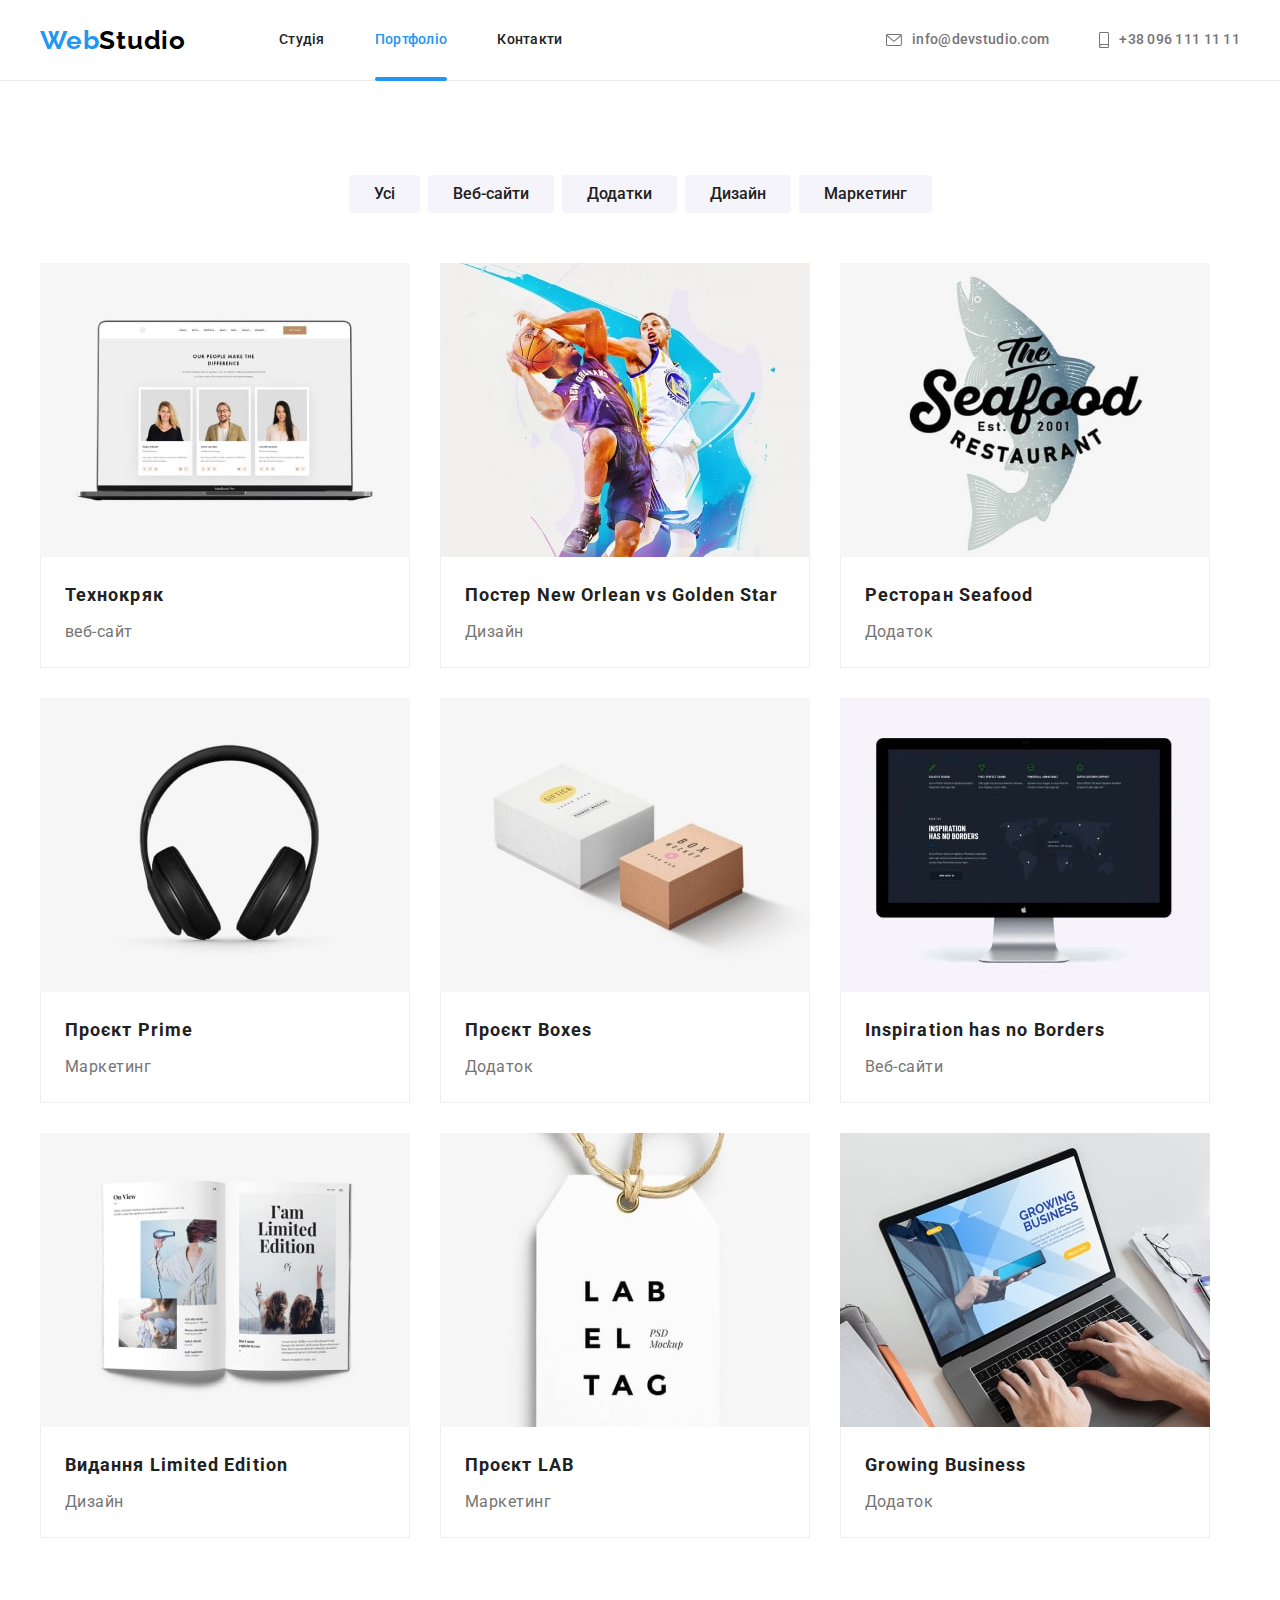
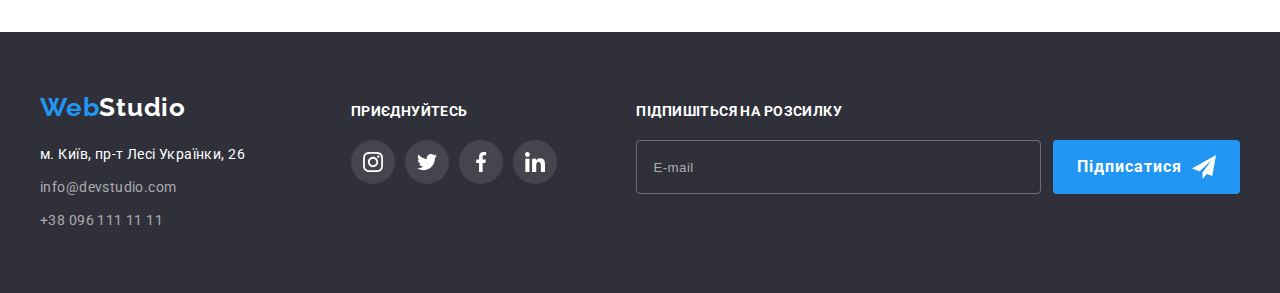
==== portfolio.html @ 38f6484c "Cloned files from hw-06" ====
<!DOCTYPE html>
<html lang="uk">
  <head>
    <meta charset="UTF-8" />
    <meta http-equiv="X-UA-Compatible" content="IE=edge" />
    <meta name="viewport" content="width=device-width, initial-scale=1.0" />
    <title>WebStudio</title>
    <link
      rel="stylesheet"
      href="https://cdnjs.cloudflare.com/ajax/libs/modern-normalize/1.1.0/modern-normalize.min.css"
      integrity="sha512-wpPYUAdjBVSE4KJnH1VR1HeZfpl1ub8YT/NKx4PuQ5NmX2tKuGu6U/JRp5y+Y8XG2tV+wKQpNHVUX03MfMFn9Q=="
      crossorigin="anonymous"
      referrerpolicy="no-referrer"
    />
    <link rel="stylesheet" href="./css/styles.css" />
    <link rel="preconnect" href="https://fonts.googleapis.com" />
    <link rel="preconnect" href="https://fonts.gstatic.com" crossorigin />
    <link
      href="https://fonts.googleapis.com/css2?family=Raleway:wght@700&family=Roboto:wght@400;500;700;900&display=swap"
      rel="stylesheet"
    />
  </head>
  <body>
    <header class="header">
      <div class="container">
        <nav class="header-navigation">
          <a href="./index.html" class="header-logo"
            ><span class="logo-web">Web</span>Studio</a
          >
          <ul class="nav-list">
            <li><a href="./index.html" class="nav-link">Студія</a></li>
            <li>
              <a href="./portfolio.html" class="nav-link active">Портфоліо</a>
            </li>
            <li><a href="#" class="nav-link">Контакти</a></li>
          </ul>
        </nav>
        <ul class="contacts-list">
          <li class="contact-item">
            <a class="contact-header-link" href="mailto:info@devstudio.com"
              ><svg class="contacts-icon" width="16" height="12">
                <use href="./images/symbol-defs.svg#icon-envelope"></use></svg
              >info@devstudio.com</a
            >
          </li>
          <li class="contact-item">
            <a class="contact-header-link" href="tel:+380961111111"
              ><svg class="contacts-icon" width="10" height="16">
                <use href="./images/symbol-defs.svg#icon-smartphone"></use></svg
              >+38 096 111 11 11</a
            >
          </li>
        </ul>
      </div>
    </header>
    <main class="main">
      <section class="portfolio">
        <div class="container">
          <ul class="filter-buttons">
            <li><button type="button" class="button-secondary">Усі</button></li>
            <li>
              <button type="button" class="button-secondary">Веб-сайти</button>
            </li>
            <li>
              <button type="button" class="button-secondary">Додатки</button>
            </li>
            <li>
              <button type="button" class="button-secondary">Дизайн</button>
            </li>
            <li>
              <button type="button" class="button-secondary">Маркетинг</button>
            </li>
          </ul>
          <ul class="portfolio-list">
            <li class="portfolio-item">
              <a
                class="portfolio-link"
                href="#"
                target="_blank"
                rel="noopener noreferrer nofolow"
              >
                <div class="portfolio-animation-box">
                  <img
                    src="./images/technocrack.jpg"
                    alt="Веб-сайт"
                    width="370"
                  />
                  <p class="overlay">
                    Ресурс пропонує комплексні пропозиції з різним рівнем
                    функціоналу та сервісів. Все це дозволить відвідувачу
                    отримати вичерпні відомості про компанію чи приватну особу.
                  </p>
                </div>
                <div class="portfolio-item-border">
                  <h2 class="portfolio-title">Технокряк</h2>
                  <p class="portfolio-description">веб-сайт</p>
                </div>
              </a>
            </li>
            <li class="portfolio-item">
              <a
                class="portfolio-link"
                href="#"
                target="_blank"
                rel="noopener noreferrer nofolow"
              >
                <div class="portfolio-animation-box">
                  <img src="./images/poster.jpg" alt="постер" width="370" />
                  <p class="overlay">
                    Ресурс пропонує комплексні пропозиції з різним рівнем
                    функціоналу та сервісів. Все це дозволить відвідувачу
                    отримати вичерпні відомості про компанію чи приватну особу.
                  </p>
                </div>
                <div class="portfolio-item-border">
                  <h2 class="portfolio-title">
                    Постер New Orlean vs Golden Star
                  </h2>
                  <p class="portfolio-description">Дизайн</p>
                </div>
              </a>
            </li>
            <li class="portfolio-item">
              <a
                class="portfolio-link"
                href="#"
                target="_blank"
                rel="noopener noreferrer nofolow"
              >
                <div class="portfolio-animation-box">
                  <img
                    src="./images/restaurant.jpg"
                    alt="лого ресторану"
                    width="370"
                  />
                  <p class="overlay">
                    Ресурс пропонує комплексні пропозиції з різним рівнем
                    функціоналу та сервісів. Все це дозволить відвідувачу
                    отримати вичерпні відомості про компанію чи приватну особу.
                  </p>
                </div>
                <div class="portfolio-item-border">
                  <h2 class="portfolio-title">Ресторан Seafood</h2>
                  <p class="portfolio-description">Додаток</p>
                </div>
              </a>
            </li>
            <li class="portfolio-item">
              <a
                class="portfolio-link"
                href="#"
                target="_blank"
                rel="noopener noreferrer nofolow"
              >
                <div class="portfolio-animation-box">
                  <img
                    src="./images/headphones.jpg"
                    alt="навушники"
                    width="370"
                  />
                  <p class="overlay">
                    Ресурс пропонує комплексні пропозиції з різним рівнем
                    функціоналу та сервісів. Все це дозволить відвідувачу
                    отримати вичерпні відомості про компанію чи приватну особу.
                  </p>
                </div>
                <div class="portfolio-item-border">
                  <h2 class="portfolio-title">Проєкт Prime</h2>
                  <p class="portfolio-description">Маркетинг</p>
                </div>
              </a>
            </li>
            <li class="portfolio-item">
              <a
                class="portfolio-link"
                href="#"
                target="_blank"
                rel="noopener noreferrer nofolow"
              >
                <div class="portfolio-animation-box">
                  <img src="./images/boxes.jpg" alt="коробочка" width="370" />
                  <p class="overlay">
                    Ресурс пропонує комплексні пропозиції з різним рівнем
                    функціоналу та сервісів. Все це дозволить відвідувачу
                    отримати вичерпні відомості про компанію чи приватну особу.
                  </p>
                </div>
                <div class="portfolio-item-border">
                  <h2 class="portfolio-title">Проєкт Boxes</h2>
                  <p class="portfolio-description">Додаток</p>
                </div>
              </a>
            </li>
            <li class="portfolio-item">
              <a
                class="portfolio-link"
                href="#"
                target="_blank"
                rel="noopener noreferrer nofolow"
              >
                <div class="portfolio-animation-box">
                  <img src="./images/web-site.jpg" alt="веб-сайт" width="370" />
                  <p class="overlay">
                    Ресурс пропонує комплексні пропозиції з різним рівнем
                    функціоналу та сервісів. Все це дозволить відвідувачу
                    отримати вичерпні відомості про компанію чи приватну особу.
                  </p>
                </div>
                <div class="portfolio-item-border">
                  <h2 class="portfolio-title">Inspiration has no Borders</h2>
                  <p class="portfolio-description">Веб-сайти</p>
                </div>
              </a>
            </li>
            <li class="portfolio-item">
              <a
                class="portfolio-link"
                href="#"
                target="_blank"
                rel="noopener noreferrer nofolow"
              >
                <div class="portfolio-animation-box">
                  <img src="./images/publication.jpg" alt="книга" width="370" />
                  <p class="overlay">
                    Ресурс пропонує комплексні пропозиції з різним рівнем
                    функціоналу та сервісів. Все це дозволить відвідувачу
                    отримати вичерпні відомості про компанію чи приватну особу.
                  </p>
                </div>
                <div class="portfolio-item-border">
                  <h2 class="portfolio-title">Видання Limited Edition</h2>
                  <p class="portfolio-description">Дизайн</p>
                </div>
              </a>
            </li>
            <li class="portfolio-item">
              <a
                class="portfolio-link"
                href="#"
                target="_blank"
                rel="noopener noreferrer nofolow"
              >
                <div class="portfolio-animation-box">
                  <img src="./images/lab.jpg" alt="лого проекту" width="370" />
                  <p class="overlay">
                    Ресурс пропонує комплексні пропозиції з різним рівнем
                    функціоналу та сервісів. Все це дозволить відвідувачу
                    отримати вичерпні відомості про компанію чи приватну особу.
                  </p>
                </div>
                <div class="portfolio-item-border">
                  <h2 class="portfolio-title">Проєкт LAB</h2>
                  <p class="portfolio-description">Маркетинг</p>
                </div>
              </a>
            </li>
            <li class="portfolio-item">
              <a
                class="portfolio-link"
                href="#"
                target="_blank"
                rel="noopener noreferrer nofolow"
              >
                <div class="portfolio-animation-box">
                  <img src="./images/app.jpg" alt="додаток" width="370" />
                  <p class="overlay">
                    Ресурс пропонує комплексні пропозиції з різним рівнем
                    функціоналу та сервісів. Все це дозволить відвідувачу
                    отримати вичерпні відомості про компанію чи приватну особу.
                  </p>
                </div>
                <div class="portfolio-item-border">
                  <h2 class="portfolio-title">Growing Business</h2>
                  <p class="portfolio-description">Додаток</p>
                </div>
              </a>
            </li>
          </ul>
        </div>
      </section>
    </main>
    <footer class="footer">
      <div class="container">
        <div class="footer-adress-section">
          <a href="#" class="footer-logo"
            ><span class="logo-web">Web</span>Studio</a
          >
          <address class="address">
            <ul class="address-list">
              <li class="address-item">
                <a
                  href="https://goo.gl/maps/hwoyvG3h6WkW7fARA"
                  target="_blank"
                  rel="noopener noreferrer nofolow"
                  class="map-link"
                >
                  м. Київ, пр-т Лесі Українки, 26
                </a>
              </li>
              <li class="address-item">
                <a href="mailto:info@devstudio.com" class="address-link"
                  >info@devstudio.com</a
                >
              </li>
              <li class="address-item">
                <a href="tel:+380961111111" class="address-link"
                  >+38 096 111 11 11</a
                >
              </li>
            </ul>
          </address>
        </div>
        <div class="footer-soc-section">
          <p class="footer-soc-description">приєднуйтесь</p>
          <ul class="footer-soc-list">
            <li class="footer-soc-list-item">
              <a
                class="footer-soc-link"
                href="https://www.instagram.com/"
                target="_blank"
                rel="noopener noreferrer nofolow"
                ><svg class="footer-soc-icon" width="20" height="20">
                  <use
                    href="./images/symbol-defs.svg#icon-instagram"
                  ></use></svg
              ></a>
            </li>
            <li class="footer-soc-list-item">
              <a
                class="footer-soc-link"
                href="https://twitter.com/?lang=uk"
                target="_blank"
                rel="noopener noreferrer nofolow"
                ><svg class="footer-soc-icon" width="20" height="20">
                  <use href="./images/symbol-defs.svg#icon-twitter"></use></svg
              ></a>
            </li>
            <li class="footer-soc-list-item">
              <a
                class="footer-soc-link"
                href="https://www.facebook.com/"
                target="_blank"
                rel="noopener noreferrer nofolow"
                ><svg class="footer-soc-icon" width="20" height="20">
                  <use href="./images/symbol-defs.svg#icon-facebook"></use></svg
              ></a>
            </li>
            <li class="footer-soc-list-item">
              <a
                class="footer-soc-link"
                href="https://www.linkedin.com/"
                target="_blank"
                rel="noopener noreferrer nofolow"
                ><svg class="footer-soc-icon" width="20" height="20">
                  <use href="./images/symbol-defs.svg#icon-linkedin"></use></svg
              ></a>
            </li>
          </ul>
        </div>
        <div class="foter-sub-section">
          <p class="footer-sub-description">Підпишіться на розсилку</p>
          <div class="footer-sub-form">
            <input class="footer-sub-input" type="text" placeholder="E-mail" />
            <button class="button subscribe">
              Підписатися
              <svg width="24" height="24">
                <use href="./images/symbol-defs.svg#icon-plain"></use>
              </svg>
            </button>
          </div>
        </div>
      </div>
    </footer>
  </body>
</html>
---- css/styles.css ----
/* колір заголовків #212121 */
/* колір вторинного тексту #757575 */
/* колір акцентів #2196F3 */
/* колір ховеру фокусу #188ce8 */
/* колір основного фона #FFFFFF */
/* колір вторинного фона #2F303A */
/* колір акцентованого фону #F5F4FA */
/* колір обводки #eeeeee */

:root {
  --title-text-color: #212121;
  --paragraph-text-color: #757575;
  --secondary-text-color: #ffffff;
  --accent-color: #2196f3;
  --hover-focus-color: #188ce8;
  --background-main-color: #ffffff;
  --background-footer-color: #2f303a;
  --background-secondary-color: #f5f4fa;
  --border-item-color: #eeeeee;
  --secondary-icon-color: #afb1b8;
  --main-font: 'Roboto';
}

p,
h1,
h2,
h3,
h4,
h5,
h6 {
  margin: 0;
}

ul,
ol {
  margin: 0;
  padding-left: 0;
}

address {
  font-style: normal;
}

img {
  display: block;
  max-width: 100%;
  height: auto;
}

body {
  margin: 0;
  background: var(--background-main-color);
  color: var(--title-text-color);
  font-family: var(--main-font), sans-serif;
}
.container {
  margin: 0 auto;
  width: 1200px;
  padding-left: 15px;
  padding-right: 15px;
}

/* ---------------------- buttons ---------------------- */
.button {
  padding: 10px 32px;
  border-radius: 4px;
  border: 0px;
  font-family: inherit;
  font-weight: 700;
  font-size: 16px;
  line-height: 1.88;
  letter-spacing: 0.06em;
  color: var(--secondary-text-color);
  background-color: var(--accent-color);
  cursor: pointer;
  transition-property: background-color;
  transition-duration: 250ms;
  transition-timing-function: cubic-bezier(0.4, 0, 0.2, 1);
}
.modal {
  padding: 10px 52px;
}
.subscribe {
  padding: 10px 24px;
  display: flex;
  align-items: center;
  gap: 10px;
  fill: var(--background-main-color);
}
.button:hover {
  background-color: var(--hover-focus-color);
}
.button:focus {
  background-color: var(--hover-focus-color);
}
.button-secondary {
  padding: 6px 25px;
  border-radius: 4px;
  border: 0px;
  font-family: inherit;
  font-weight: 500;
  font-size: 16px;
  line-height: 1.62;
  color: var(--title-text-color);
  background-color: var(--background-secondary-color);
  cursor: pointer;
  transition-property: color, background-color, box-shadow;
  transition-duration: 250ms;
  transition-timing-function: cubic-bezier(0.4, 0, 0.2, 1);
}
.button-secondary:hover {
  color: var(--secondary-text-color);
  background-color: var(--accent-color);
  box-shadow: 0px 3px 1px rgba(0, 0, 0, 0.1), 0px 1px 2px rgba(0, 0, 0, 0.08),
    0px 2px 2px rgba(0, 0, 0, 0.12);
}
.button-secondary:focus {
  color: var(--secondary-text-color);
  background-color: var(--accent-color);
  box-shadow: 0px 3px 1px rgba(0, 0, 0, 0.1), 0px 1px 2px rgba(0, 0, 0, 0.08),
    0px 2px 2px rgba(0, 0, 0, 0.12);
}

/* ----------------------- header ---------------------- */
.header {
  background: var(--background-main-color);
  border-bottom: 1px solid #ececec;
}

.header > .container {
  display: flex;
  justify-content: space-between;
}
.header-navigation {
  display: flex;
  align-items: center;
}
.header-logo {
  margin-right: 93px;

  font-family: 'Raleway';
  font-weight: 700;
  font-size: 26px;
  line-height: 1.19;
  text-decoration: none;
  letter-spacing: 0.03em;

  color: #000000;
}
.logo-web {
  color: var(--accent-color);
}

/* ------------------------------ navigation ---------------------------------- */
.nav-list {
  display: flex;
  list-style: none;
  gap: 50px;
}
.nav-link {
  display: block;
  padding-top: 32px;
  padding-bottom: 32px;
  font-weight: 500;
  font-size: 14px;
  line-height: 1.14;
  letter-spacing: 0.02em;
  text-decoration: none;
  color: var(--title-text-color);
  outline: 0;
  position: relative;

  transition-property: color;
  transition-duration: 250ms;
  transition-timing-function: cubic-bezier(0.4, 0, 0.2, 1);
}

.nav-link:hover {
  color: var(--accent-color);
}

.nav-link:focus {
  color: var(--accent-color);
}

.nav-link.active {
  color: var(--accent-color);
}

.nav-link::before {
  content: '';
  width: 100%;
  height: 4px;
  border-radius: 2px;
  background-color: var(--accent-color);
  position: absolute;
  bottom: -1px;
  transform: scaleX(0);
  opacity: 0;
  transition-property: transform, opacity;
  transition-duration: 250ms;
  transition-timing-function: cubic-bezier(0.4, 0, 0.2, 1);
}
.nav-link:hover::before,
.nav-link:focus::before {
  transform: scaleX(1);
  opacity: 1;
}

.active::before {
  transform: scaleX(1);
  opacity: 1;
}

/* ---------------------------- header contacts ------------------------------- */
.contacts-list {
  display: flex;
  align-items: center;
  gap: 50px;
  list-style: none;
}

.contact-header-link {
  display: flex;
  align-items: center;
  gap: 10px;
  padding-top: 32px;
  padding-bottom: 32px;
  font-weight: 500;
  font-size: 14px;
  line-height: 1.14;
  letter-spacing: 0.02em;
  color: var(--paragraph-text-color);
  text-decoration: none;
  outline: 0;

  transition-property: color;
  transition-duration: 250ms;
  transition-timing-function: cubic-bezier(0.4, 0, 0.2, 1);
}

.contacts-icon {
  fill: currentColor;
  transition-property: fill;
  transition-duration: 250ms;
  transition-timing-function: cubic-bezier(0.4, 0, 0.2, 1);
}

.contact-header-link:hover,
.contact-header-link:focus {
  color: var(--accent-color);
}

/* --------------------------------- hero ------------------------------------- */
.hero {
  padding-top: 200px;
  padding-bottom: 200px;
  margin: 0 auto;

  text-align: center;
  background-color: var(--background-footer-color);
  background-image: linear-gradient(
      rgba(47, 48, 58, 0.4),
      rgba(47, 48, 58, 0.4)
    ),
    url(../images/hero-background.jpg);
  background-repeat: no-repeat;
  background-position: center;
  background-size: cover;
  max-width: 1600px;
}

.hero-title {
  margin-bottom: 30px;
  margin-left: auto;
  margin-right: auto;
  width: 696px;

  font-weight: 900;
  font-size: 44px;
  line-height: 1.36;

  letter-spacing: 0.06em;
  text-transform: uppercase;

  color: var(--secondary-text-color);
}

/* -------------------------------- benefits ---------------------------------- */
.benefits {
  padding-top: 94px;
  padding-bottom: 94px;
}
.visualy-hidden {
  position: absolute;
  white-space: nowrap;
  width: 1px;
  height: 1px;
  overflow: hidden;
  border: 0;
  padding: 0;
  clip: rect(0 0 0 0);
  clip-path: inset(50%);
  margin: -1px;
}

.benefits-list {
  display: flex;
  gap: 30px;
  list-style: none;
}
.benefits-item {
  width: 270px;
}

.benefits-item:nth-child(1)::before {
  content: '';
  display: block;
  width: 270px;
  height: 120px;
  border-radius: 4px;
  background-image: url(../images/sputnik.svg);
  background-color: var(--background-secondary-color);
  background-repeat: no-repeat;
  background-position: center;
  margin-bottom: 30px;
}

.benefits-item:nth-child(2)::before {
  content: '';
  display: block;
  width: 270px;
  height: 120px;
  border-radius: 4px;
  background-image: url(../images/clock.svg);
  background-color: var(--background-secondary-color);
  background-repeat: no-repeat;
  background-position: center;
  margin-bottom: 30px;
}
.benefits-item:nth-child(3)::before {
  content: '';
  display: block;
  width: 270px;
  height: 120px;
  border-radius: 4px;
  background-image: url(../images/diagram.svg);
  background-color: var(--background-secondary-color);
  background-repeat: no-repeat;
  background-position: center;
  margin-bottom: 30px;
}
.benefits-item:nth-child(4)::before {
  content: '';
  display: block;
  width: 270px;
  height: 120px;
  border-radius: 4px;
  background-image: url(../images/astronaut.svg);
  background-color: var(--background-secondary-color);
  background-repeat: no-repeat;
  background-position: center;
  margin-bottom: 30px;
}

.benefits-title {
  margin-bottom: 10px;

  font-weight: 700;
  font-size: 14px;
  line-height: 1.14;
  text-transform: uppercase;
}
.benefits-description {
  font-size: 14px;
  line-height: 1.71;
  color: var(--paragraph-text-color);
}

/* ------------------------------- projects ----------------------------------- */
.projects {
  padding-top: 0px;
  padding-bottom: 94px;
}
.projects-title {
  margin-bottom: 50px;

  font-weight: 700;
  font-size: 36px;
  line-height: 1.16;
  text-align: center;
  letter-spacing: 0.03em;
}
.projects-list {
  display: flex;
  gap: 30px;

  list-style: none;
}

.projects-item {
  position: relative;
}

.projects-description {
  font-weight: 700;
  font-size: 14px;
  line-height: 1.14;
  letter-spacing: 0.03em;
  text-align: center;
  text-transform: uppercase;
  color: var(--secondary-text-color);

  position: absolute;
  bottom: 0;
  width: 100%;
  height: 70px;
  display: flex;
  align-items: center;
  justify-content: center;

  background-image: linear-gradient(
    rgba(47, 48, 58, 0.8),
    rgba(47, 48, 58, 0.8)
  );
}

/* --------------------------------- team ------------------------------------- */
.team {
  padding-top: 94px;
  padding-bottom: 94px;

  background-color: var(--background-secondary-color);
}
.team-title {
  margin-bottom: 50px;

  font-weight: 700;
  font-size: 36px;
  line-height: 1.16;
  text-align: center;
  letter-spacing: 0.03em;
}
.team-list {
  display: flex;
  gap: 30px;
  list-style: none;
}
.team-item {
  border-radius: 0px 0px 4px 4px;
  box-shadow: 0px 1px 3px rgba(0, 0, 0, 0.12), 0px 1px 1px rgba(0, 0, 0, 0.14),
    0px 2px 1px rgba(0, 0, 0, 0.2);

  text-align: center;

  width: 270px;
  background-color: var(--background-main-color);
}

.team-item > div {
  padding-top: 30px;
  padding-bottom: 30px;
}

.team-member {
  margin-bottom: 10px;

  font-weight: 500;
  font-size: 16px;
  line-height: 1.19;

  letter-spacing: 0.03em;
}
.team-member-description {
  line-height: 1.19;
  letter-spacing: 0.03em;

  margin-bottom: 16px;

  color: var(--paragraph-text-color);
}

.team-soc-list {
  display: flex;
  justify-content: center;
  gap: 10px;
  list-style: none;
}
.team-soc-list-item {
  width: 44px;
  height: 44px;
}

.team-soc-link {
  width: 100%;
  height: 100%;
  display: flex;
  justify-content: center;
  align-items: center;
  border-radius: 50%;
  fill: var(--secondary-icon-color);
  outline: 0;

  transition-property: fill, background-color;
  transition-duration: 250ms;
  transition-timing-function: cubic-bezier(0.4, 0, 0.2, 1);
}

.team-soc-link:focus,
.team-soc-link:hover {
  background-color: var(--accent-color);
  fill: #ffffff;
}

/* ------------------------------ clients ------------------------------------ */
.clients {
  padding-top: 94px;
  padding-bottom: 94px;
}

.clients-title {
  margin-bottom: 50px;

  font-weight: 700;
  font-size: 36px;
  line-height: 1.16;
  text-align: center;
  letter-spacing: 0.03em;
}

.clients-list {
  display: flex;
  gap: 30px;
  list-style: none;
}

.clients-item {
  width: 170px;
  height: 92px;
}

.clients-link {
  display: flex;
  width: 100%;
  height: 100%;
  border: 1px solid var(--secondary-icon-color);
  border-radius: 4px;
  align-items: center;
  justify-content: center;
  transition-property: border;
  transition-duration: 250ms;
  transition-timing-function: cubic-bezier(0.4, 0, 0.2, 1);
  outline: 0;
}

.clients-icon {
  fill: var(--secondary-icon-color);
  transition-property: fill;
  transition-duration: 250ms;
  transition-timing-function: cubic-bezier(0.4, 0, 0.2, 1);
}

.clients-link:hover .clients-icon {
  fill: var(--hover-focus-color);
}
.clients-link:focus .clients-icon {
  fill: var(--hover-focus-color);
}
.clients-link:hover {
  border: 1px solid var(--hover-focus-color);
}
.clients-link:focus {
  border: 1px solid var(--hover-focus-color);
}

/* ------------------------------- footer ------------------------------------ */
.footer {
  padding: 60px 0px;
  background-color: var(--background-footer-color);
}

.footer > .container {
  display: flex;
  align-items: baseline;
}
.footer-adress-section {
  margin-right: auto;
}
.footer-logo {
  display: inline-block;
  margin-bottom: 20px;
  font-family: 'Raleway';
  font-weight: 700;
  font-size: 26px;
  line-height: 1.19;
  text-decoration: none;
  letter-spacing: 0.03em;
  color: var(--secondary-text-color);
  text-decoration: none;
}
.address {
  width: 231px;
  font-style: normal;
}
.address-list {
  list-style: none;
}
.address-item:not(:last-child) {
  margin-bottom: 9px;
}
.map-link {
  font-size: 14px;
  line-height: 1.71;
  letter-spacing: 0.03em;
  color: var(--secondary-text-color);
  text-decoration: none;

  transition-property: color;
  transition-duration: 250ms;
  transition-timing-function: cubic-bezier(0.4, 0, 0.2, 1);
}
.map-link:hover {
  color: var(--accent-color);
}
.map-link:focus {
  color: var(--accent-color);
}
.address-link {
  font-size: 14px;
  line-height: 1.71;
  letter-spacing: 0.03em;
  color: rgba(255, 255, 255, 0.6);
  text-decoration: none;
  transition-property: color;
  transition-duration: 250ms;
  transition-timing-function: cubic-bezier(0.4, 0, 0.2, 1);
}
.address-link:hover {
  color: var(--accent-color);
}
.address-link:focus {
  color: var(--accent-color);
}
.footer-soc-section {
  margin-right: auto;
}
.footer-soc-description {
  margin-bottom: 20px;
  font-weight: 700;
  font-size: 14px;
  line-height: 1.14;
  letter-spacing: 0.03em;
  text-transform: uppercase;
  color: var(--secondary-text-color);
}
.footer-soc-list {
  display: flex;
  gap: 10px;
  list-style: none;
}
.footer-soc-list-item {
  width: 44px;
  height: 44px;
}

.footer-soc-link {
  display: flex;
  justify-content: center;
  align-items: center;
  border-radius: 50%;
  background-color: rgba(255, 255, 255, 0.1);
  width: 100%;
  height: 100%;
  fill: #ffffff;
  outline: 0;
  transition-property: background-color;
  transition-duration: 250ms;
  transition-timing-function: cubic-bezier(0.4, 0, 0.2, 1);
}
.footer-soc-link:hover,
.footer-soc-link:focus {
  background-color: var(--hover-focus-color);
  border-radius: 50%;
}
.footer-sub-description {
  margin-bottom: 20px;
  font-weight: 700;
  font-size: 14px;
  line-height: 1.14;
  letter-spacing: 0.03em;
  text-transform: uppercase;
  color: var(--secondary-text-color);
}
.footer-sub-form {
  display: flex;
  gap: 12px;
}
.footer-sub-input {
  color: var(--secondary-text-color);
  line-height: 1.25;
  letter-spacing: 0.03em;
  width: 385px;
  height: 50px;
  border: 1px solid rgba(255, 255, 255, 0.3);
  border-radius: 4px;
  background-color: transparent;
  padding-left: 16px;
  outline: none;
  transition-property: border-color;
  transition-duration: 250ms;
  transition-timing-function: cubic-bezier(0.4, 0, 0.2, 1);
}
.footer-sub-input::placeholder {
  line-height: 1.25;
  letter-spacing: 0.03em;
  color: rgba(255, 255, 255, 0.6);
}
.footer-sub-input:hover,
.footer-sub-input:focus {
  border-color: var(--accent-color);
}

/* --------------------- portfolio second page -------------------- */
.portfolio {
  padding-top: 94px;
  padding-bottom: 94px;
}
.filter-buttons {
  display: flex;
  gap: 8px;
  justify-content: center;
  text-align: center;
  margin-bottom: 50px;
  list-style: none;
}

.portfolio-list {
  display: flex;
  flex-wrap: wrap;
  gap: 30px;
  list-style: none;
}

.portfolio-item {
  width: 370px;
}

.portfolio-link {
  display: block;
  text-decoration: none;
  outline: 0;

  transition-property: box-shadow;
  transition-duration: 250ms;
  transition-timing-function: cubic-bezier(0.4, 0, 0.2, 1);
}

.portfolio-link:hover,
.portfolio-link:focus {
  box-shadow: 0px 1px 1px rgba(0, 0, 0, 0.12), 0px 4px 4px rgba(0, 0, 0, 0.06),
    1px 4px 6px rgba(0, 0, 0, 0.16);
}

.portfolio-item-border {
  padding: 20px 24px;
  border-right: 1px solid var(--border-item-color);
  border-bottom: 1px solid var(--border-item-color);
  border-left: 1px solid var(--border-item-color);
}
.portfolio-title {
  margin-bottom: 4px;

  font-size: 18px;
  line-height: 2;
  letter-spacing: 0.06em;

  color: var(--title-text-color);
}
.portfolio-description {
  line-height: 1.88;
  letter-spacing: 0.03em;
  color: var(--paragraph-text-color);
}
.portfolio-animation-box {
  position: relative;
  overflow: hidden;
}
.overlay {
  display: flex;
  position: absolute;
  top: 0;
  height: 100%;
  padding: 63px 24px;
  overflow: auto;
  font-size: 18px;
  line-height: 1.56;
  letter-spacing: 0.03em;
  color: var(--secondary-text-color);
  background-color: rgba(33, 150, 243, 0.9);
  transform: translateY(101%);
  transition-property: transform;
  transition-duration: 250ms;
  transition-timing-function: cubic-bezier(0.4, 0, 0.2, 1);
}
.portfolio-link:hover .overlay,
.portfolio-link:focus .overlay {
  transform: translate(0);
}

/* ---------------------------- MODAL ------------------------------ */
.backdrop {
  width: 100%;
  height: 100%;
  background-color: rgba(0, 0, 0, 0.2);
  position: fixed;
  top: 0;
  transition-property: opacity, visibility;
  transition-duration: 250ms;
  transition-timing-function: cubic-bezier(0.4, 0, 0.2, 1);
}
.modal-window {
  width: 528px;
  min-height: 581px;
  background-color: var(--background-main-color);
  border-radius: 4px;
  position: absolute;
  top: 50%;
  left: 50%;
  padding: 40px;
  transform: translate(-50%, -50%) scale(1);
  transition-property: transform, border-radius;
  transition-duration: 250ms;
  transition-timing-function: cubic-bezier(0.4, 0, 0.2, 1);
}
.backdrop.is-hidden .modal-window {
  transform: translate(-50%, -50%) scale(0);
  border-radius: 50%;
}
.close-modal {
  width: 30px;
  height: 30px;
  border-radius: 50%;
  border: 1px solid rgba(0, 0, 0, 0.1);
  background-color: transparent;
  cursor: pointer;
  display: flex;
  align-items: center;
  justify-content: center;
  position: absolute;
  right: 8px;
  top: 8px;
  outline: 0;
  transition-property: background-color, fill;
  transition-duration: 250ms;
  transition-timing-function: cubic-bezier(0.4, 0, 0.2, 1);
}
.close-modal:hover,
.close-modal:focus {
  background-color: var(--accent-color);
  fill: var(--background-main-color);
}

.is-hidden {
  opacity: 0;
  visibility: hidden;
  pointer-events: none;
}
.modal-title {
  font-weight: 700;
  font-size: 20px;
  line-height: 1.15;
  text-align: center;
  letter-spacing: 0.03em;
  margin-bottom: 12px;
}
.modal-input {
  width: 100%;
  height: 40px;
  padding-left: 42px;
  border: 1px solid rgba(33, 33, 33, 0.2);
  border-radius: 4px;
  font-size: 12px;
  line-height: 14px;
  letter-spacing: 1.16;
  outline: transparent;
  transition-property: border-color;
  transition-duration: 250ms;
  transition-timing-function: cubic-bezier(0.4, 0, 0.2, 1);
}
.modal-input:focus,
.modal-input:hover {
  border-color: var(--accent-color);
}
.modal-input:focus + .modal-icon,
.modal-input:hover + .modal-icon {
  fill: var(--accent-color);
}
.modal-textarea {
  width: 100%;
  height: 120px;
  padding: 12px 16px;
  border: 1px solid rgba(33, 33, 33, 0.2);
  border-radius: 4px;
  resize: none;
  font-size: 12px;
  line-height: 14px;
  letter-spacing: 1.16;
  outline: transparent;
  transition-property: border-color;
  transition-duration: 250ms;
  transition-timing-function: cubic-bezier(0.4, 0, 0.2, 1);
}
.modal-textarea:focus,
.modal-textarea:hover {
  border-color: var(--accent-color);
}
.modal-textarea::placeholder {
  font-size: 12px;
  line-height: 14px;
  letter-spacing: 1.16;
  color: rgba(117, 117, 117, 0.5);
}
.modal-textarea-wrap {
  margin-bottom: 20px;
}
.modal-lable {
  font-size: 12px;
  line-height: 1.16;
  letter-spacing: 0.01em;
  color: var(--paragraph-text-color);
}
.modal-field {
  margin-bottom: 10px;
}
.input-wrap {
  position: relative;
  display: flex;
  align-items: center;
}
.modal-icon {
  position: absolute;
  left: 12px;
  top: 50%;
  transform: translateY(-50%);
}
.modal-conditions-wrap {
  display: flex;
  margin-bottom: 30px;
  align-items: center;
  justify-content: center;
}
.form-conditions {
  font-size: 14px;
  line-height: 1.71;
  letter-spacing: 0.03em;
  color: var(--paragraph-text-color);
  display: flex;
  align-items: center;
  gap: 8px;
}
.form-conditions-link {
  font-size: 14px;
  line-height: 1.71;
  letter-spacing: 0.03em;
  color: var(--accent-color);
  margin-left: 5px;
}
.modal-button-wrap {
  text-align: center;
}

.form-conditions span {
  width: 16px;
  height: 15px;
  border: 2px solid var(--title-text-color);
  border-radius: 2px;
  display: flex;
  align-items: center;
  justify-content: center;
  fill: transparent;
}

.input-check:checked + .form-conditions span {
  fill: var(--background-main-color);
  background-color: var(--accent-color);
  border-color: transparent;
}

.input-check:focus + .form-conditions span {
  border-color: var(--accent-color);
}
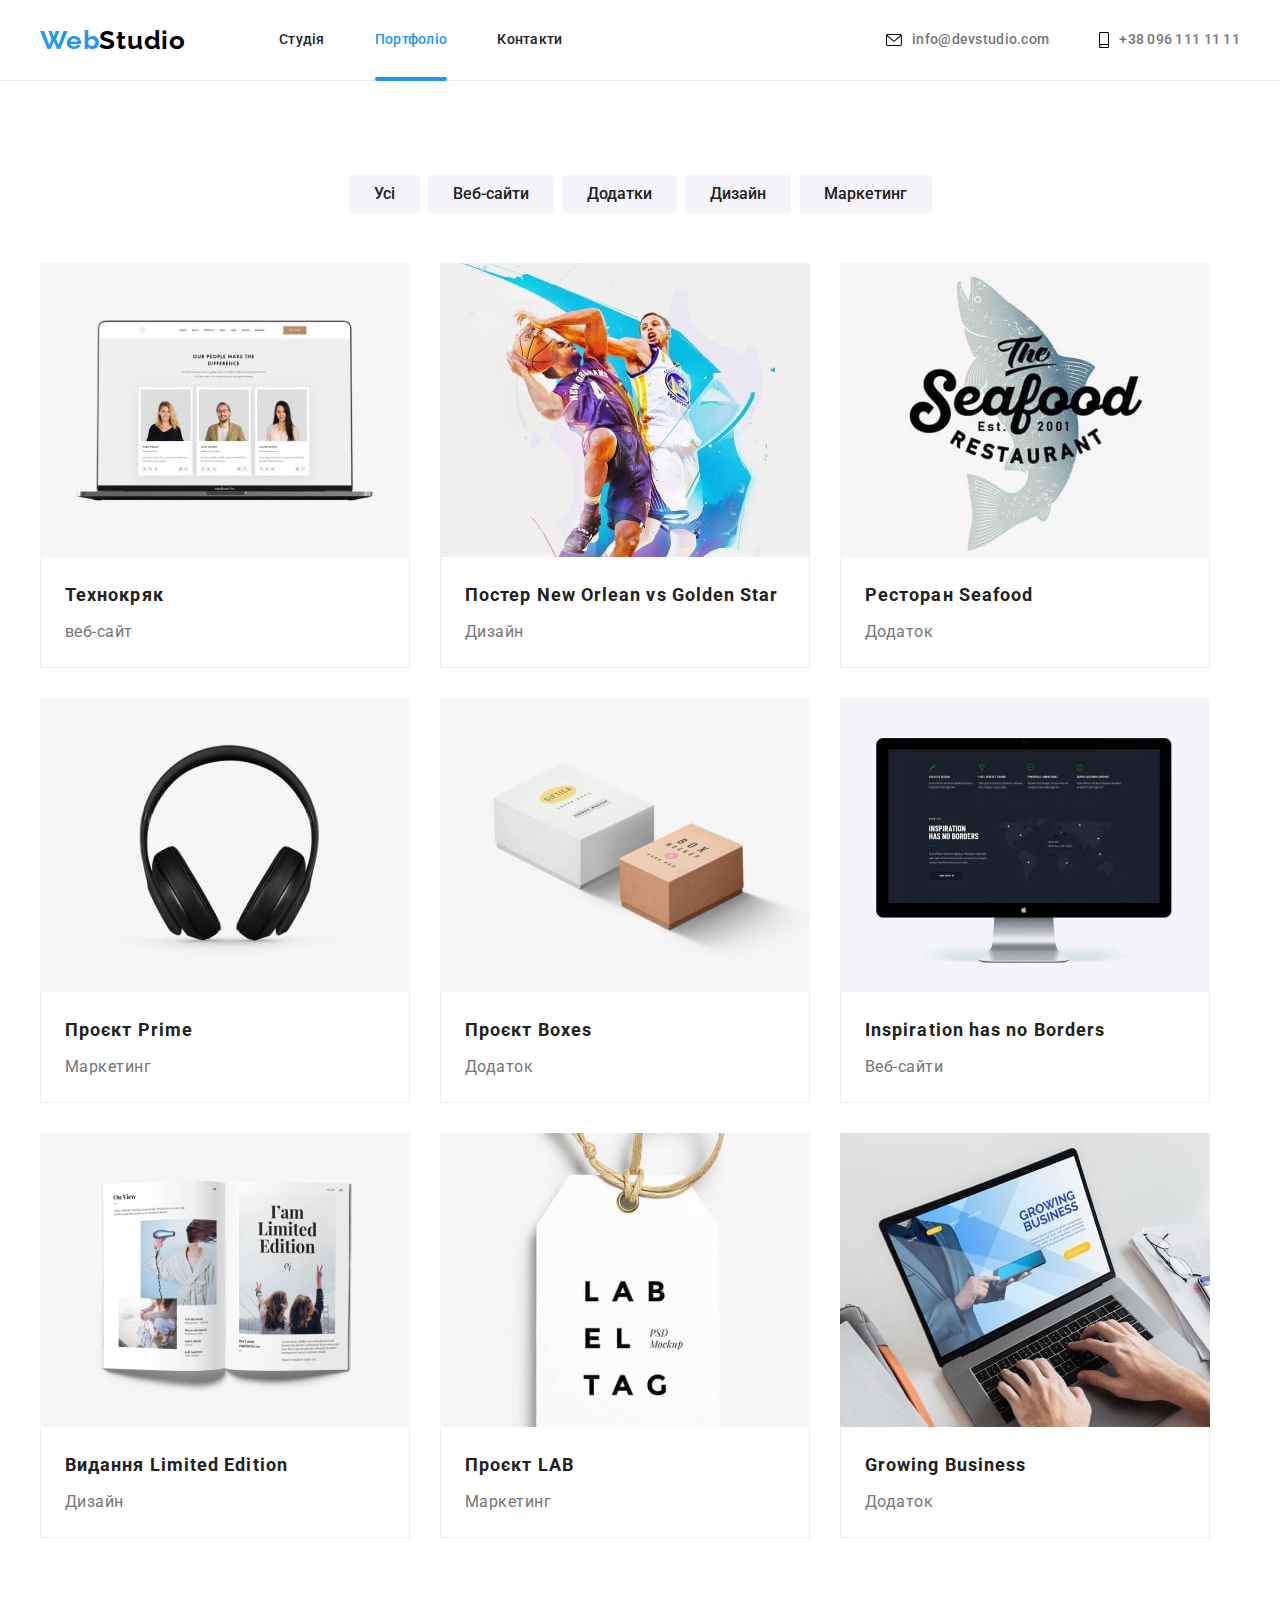
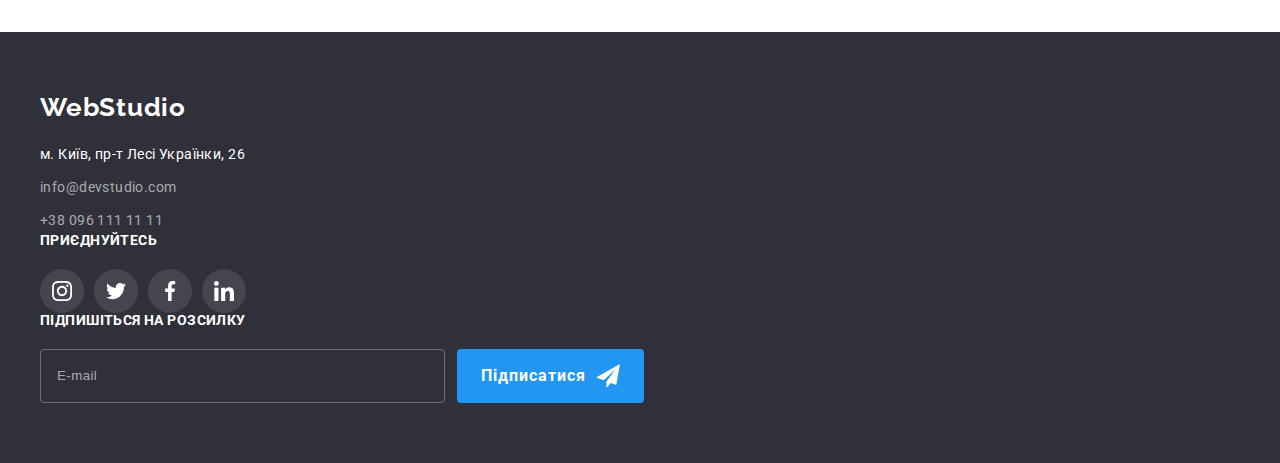
==== commit a673be89: "refactoring without footer BEM editing" ====
--- a/portfolio.html
+++ b/portfolio.html
@@ -12,7 +12,7 @@
       crossorigin="anonymous"
       referrerpolicy="no-referrer"
     />
-    <link rel="stylesheet" href="./css/styles.css" />
+    <link rel="stylesheet" href="./css/main.min.css" />
     <link rel="preconnect" href="https://fonts.googleapis.com" />
     <link rel="preconnect" href="https://fonts.gstatic.com" crossorigin />
     <link
@@ -22,30 +22,30 @@
   </head>
   <body>
     <header class="header">
-      <div class="container">
-        <nav class="header-navigation">
-          <a href="./index.html" class="header-logo"
-            ><span class="logo-web">Web</span>Studio</a
+      <div class="container header__container">
+        <nav class="navigation header__navigation">
+          <a href="./index.html" class="logo header__logo"
+            ><span class="logo__web">Web</span>Studio</a
           >
-          <ul class="nav-list">
-            <li><a href="./index.html" class="nav-link">Студія</a></li>
-            <li>
-              <a href="./portfolio.html" class="nav-link active">Портфоліо</a>
-            </li>
-            <li><a href="#" class="nav-link">Контакти</a></li>
+          <ul class="menu list">
+            <li><a href="./index.html" class="menu__link">Студія</a></li>
+            <li>
+              <a href="./portfolio.html" class="menu__link active">Портфоліо</a>
+            </li>
+            <li><a href="#" class="menu__link">Контакти</a></li>
           </ul>
         </nav>
-        <ul class="contacts-list">
-          <li class="contact-item">
-            <a class="contact-header-link" href="mailto:info@devstudio.com"
-              ><svg class="contacts-icon" width="16" height="12">
+        <ul class="contact list">
+          <li>
+            <a class="contact__link" href="mailto:info@devstudio.com"
+              ><svg class="contact__icon" width="16" height="12">
                 <use href="./images/symbol-defs.svg#icon-envelope"></use></svg
               >info@devstudio.com</a
             >
           </li>
-          <li class="contact-item">
-            <a class="contact-header-link" href="tel:+380961111111"
-              ><svg class="contacts-icon" width="10" height="16">
+          <li>
+            <a class="contact__link" href="tel:+380961111111"
+              ><svg class="contact__icon" width="10" height="16">
                 <use href="./images/symbol-defs.svg#icon-smartphone"></use></svg
               >+38 096 111 11 11</a
             >
--- a/css/main.min.css
+++ b/css/main.min.css
@@ -0,0 +1 @@
+:root{--title-text-color: #212121;--paragraph-text-color: #757575;--secondary-text-color: #ffffff;--accent-color: #2196f3;--hover-focus-color: #188ce8;--background-main-color: #ffffff;--background-footer-color: #2f303a;--background-secondary-color: #f5f4fa;--border-item-color: #eeeeee;--secondary-icon-color: #afb1b8;--main-font: "Roboto"}p,h1,h2,h3,h4,h5,h6{margin:0}ul,ol{margin:0;padding-left:0}address{font-style:normal}img{display:block;max-width:100%;height:auto}body{margin:0;background:var(--background-main-color);color:var(--title-text-color);font-family:var(--main-font),sans-serif}.container{margin:0 auto;width:1200px;padding-left:15px;padding-right:15px}.list{display:flex;align-items:center;list-style:none}.button{padding:10px 32px;border-radius:4px;border:0px;font-family:inherit;font-weight:700;font-size:16px;line-height:1.88;letter-spacing:.06em;color:var(--secondary-text-color);background-color:var(--accent-color);cursor:pointer;transition-property:background-color;transition-duration:250ms;transition-timing-function:cubic-bezier(0.4, 0, 0.2, 1)}.button:hover,.button:focus{background-color:var(--hover-focus-color)}.button-secondary{padding:6px 25px;border-radius:4px;border:0px;font-family:inherit;font-weight:500;font-size:16px;line-height:1.62;color:var(--title-text-color);background-color:var(--background-secondary-color);cursor:pointer;outline:none;transition-property:color,background-color,box-shadow;transition-duration:250ms;transition-timing-function:cubic-bezier(0.4, 0, 0.2, 1)}.button-secondary:hover,.button-secondary:focus{color:var(--secondary-text-color);background-color:var(--accent-color);box-shadow:0px 3px 1px rgba(0,0,0,.1),0px 1px 2px rgba(0,0,0,.08),0px 2px 2px rgba(0,0,0,.12)}.modal{padding:10px 52px}.subscribe{padding:10px 24px;display:flex;align-items:center;gap:10px;fill:var(--background-main-color)}.backdrop{width:100%;height:100%;background-color:rgba(0,0,0,.2);position:fixed;top:0;transition-property:opacity,visibility;transition-duration:250ms;transition-timing-function:cubic-bezier(0.4, 0, 0.2, 1)}.modal-window{width:528px;min-height:581px;background-color:var(--background-main-color);border-radius:4px;position:absolute;top:50%;left:50%;padding:40px;transform:translate(-50%, -50%) scale(1);transition-property:transform,border-radius;transition-duration:250ms;transition-timing-function:cubic-bezier(0.4, 0, 0.2, 1)}.backdrop.is-hidden .modal-window{transform:translate(-50%, -50%) scale(0);border-radius:50%}.close-modal{width:30px;height:30px;border-radius:50%;border:1px solid rgba(0,0,0,.1);background-color:rgba(0,0,0,0);cursor:pointer;display:flex;align-items:center;justify-content:center;position:absolute;right:8px;top:8px;outline:0;transition-property:background-color,fill;transition-duration:250ms;transition-timing-function:cubic-bezier(0.4, 0, 0.2, 1)}.close-modal:hover,.close-modal:focus{background-color:var(--accent-color);fill:var(--background-main-color)}.is-hidden{opacity:0;visibility:hidden;pointer-events:none}.modal-title{font-weight:700;font-size:20px;line-height:1.15;text-align:center;letter-spacing:.03em;margin-bottom:12px}.modal-input{width:100%;height:40px;padding-left:42px;border:1px solid rgba(33,33,33,.2);border-radius:4px;font-size:12px;line-height:14px;letter-spacing:1.16;outline:rgba(0,0,0,0);transition-property:border-color;transition-duration:250ms;transition-timing-function:cubic-bezier(0.4, 0, 0.2, 1)}.modal-input:focus,.modal-input:hover{border-color:var(--accent-color)}.modal-icon{position:absolute;left:12px;top:50%;transform:translateY(-50%)}.modal-input:focus+.modal-icon,.modal-input:hover+.modal-icon{fill:var(--accent-color)}.modal-textarea{width:100%;height:120px;padding:12px 16px;border:1px solid rgba(33,33,33,.2);border-radius:4px;resize:none;font-size:12px;line-height:14px;letter-spacing:1.16;outline:rgba(0,0,0,0);transition-property:border-color;transition-duration:250ms;transition-timing-function:cubic-bezier(0.4, 0, 0.2, 1)}.modal-textarea:focus,.modal-textarea:hover{border-color:var(--accent-color)}.modal-textarea::-moz-placeholder{font-size:12px;line-height:14px;letter-spacing:1.16;color:rgba(117,117,117,.5)}.modal-textarea:-ms-input-placeholder{font-size:12px;line-height:14px;letter-spacing:1.16;color:rgba(117,117,117,.5)}.modal-textarea::placeholder{font-size:12px;line-height:14px;letter-spacing:1.16;color:rgba(117,117,117,.5)}.modal-textarea-wrap{margin-bottom:20px}.modal-lable{font-size:12px;line-height:1.16;letter-spacing:.01em;color:var(--paragraph-text-color)}.modal-field{margin-bottom:10px}.input-wrap{position:relative;display:flex;align-items:center}.modal-conditions-wrap{display:flex;margin-bottom:30px;align-items:center;justify-content:center}.form-conditions{font-size:14px;line-height:1.71;letter-spacing:.03em;color:var(--paragraph-text-color);display:flex;align-items:center;gap:8px}.form-conditions span{width:16px;height:15px;border:2px solid var(--title-text-color);border-radius:2px;display:flex;align-items:center;justify-content:center;fill:rgba(0,0,0,0)}.input-check:checked+.form-conditions span{fill:var(--background-main-color);background-color:var(--accent-color);border-color:rgba(0,0,0,0)}.input-check:focus+.form-conditions span{border-color:var(--accent-color)}.form-conditions-link{font-size:14px;line-height:1.71;letter-spacing:.03em;color:var(--accent-color);margin-left:5px}.modal-button-wrap{text-align:center}.header{background:var(--background-main-color);border-bottom:1px solid #ececec}.header__container{display:flex;justify-content:space-between}.header__navigation{display:flex;align-items:center}.logo{font-family:"Raleway";font-weight:700;font-size:26px;line-height:1.19;text-decoration:none;letter-spacing:.03em;color:#000}.header__logo{margin-right:93px}.logo__web{color:var(--accent-color)}.menu{gap:50px}.menu__link{display:block;padding-top:32px;padding-bottom:32px;font-weight:500;font-size:14px;line-height:1.14;letter-spacing:.02em;text-decoration:none;color:var(--title-text-color);outline:0;position:relative;transition-property:color;transition-duration:250ms;transition-timing-function:cubic-bezier(0.4, 0, 0.2, 1)}.menu__link:hover,.menu__link:focus{color:var(--accent-color)}.menu__link::before{content:"";width:100%;height:4px;border-radius:2px;background-color:var(--accent-color);position:absolute;bottom:-1px;transform:scaleX(0);opacity:0;transition-property:transform,opacity;transition-duration:250ms;transition-timing-function:cubic-bezier(0.4, 0, 0.2, 1)}.menu__link:hover::before,.menu__link:focus::before{transform:scaleX(1);opacity:1}.menu__link.active{color:var(--accent-color)}.active::before{transform:scaleX(1);opacity:1}.contact{gap:50px}.contact__link{display:flex;align-items:center;gap:10px;padding-top:32px;padding-bottom:32px;font-weight:500;font-size:14px;line-height:1.14;letter-spacing:.02em;color:var(--paragraph-text-color);text-decoration:none;outline:0;transition-property:color;transition-duration:250ms;transition-timing-function:cubic-bezier(0.4, 0, 0.2, 1)}.contact__link:hover,.contact__link:focus{color:var(--accent-color)}.contacts__icon{fill:currentColor;transition-property:fill;transition-duration:250ms;transition-timing-function:cubic-bezier(0.4, 0, 0.2, 1)}.hero{padding-top:200px;padding-bottom:200px;text-align:center;background-color:var(--background-footer-color);background-image:linear-gradient(rgba(47, 48, 58, 0.4), rgba(47, 48, 58, 0.4)),url(../images/hero-background.jpg);background-repeat:no-repeat;background-position:center;background-size:cover;max-width:1600px}.margin__hero{margin:0 auto}.hero-title{margin-bottom:30px;margin-left:auto;margin-right:auto;width:696px;font-weight:900;font-size:44px;line-height:1.36;letter-spacing:.06em;text-transform:uppercase;color:var(--secondary-text-color)}.benefits{padding-top:94px;padding-bottom:94px}.visualy-hidden{position:absolute;white-space:nowrap;width:1px;height:1px;overflow:hidden;border:0;padding:0;clip:rect(0 0 0 0);-webkit-clip-path:inset(50%);clip-path:inset(50%);margin:-1px}.benefits-list{display:flex;gap:30px;list-style:none}.benefits-item{width:270px}.benefits-item:nth-child(1)::before{content:"";display:block;width:270px;height:120px;border-radius:4px;background-image:url(../images/sputnik.svg);background-color:var(--background-secondary-color);background-repeat:no-repeat;background-position:center;margin-bottom:30px}.benefits-item:nth-child(2)::before{content:"";display:block;width:270px;height:120px;border-radius:4px;background-image:url(../images/clock.svg);background-color:var(--background-secondary-color);background-repeat:no-repeat;background-position:center;margin-bottom:30px}.benefits-item:nth-child(3)::before{content:"";display:block;width:270px;height:120px;border-radius:4px;background-image:url(../images/diagram.svg);background-color:var(--background-secondary-color);background-repeat:no-repeat;background-position:center;margin-bottom:30px}.benefits-item:nth-child(4)::before{content:"";display:block;width:270px;height:120px;border-radius:4px;background-image:url(../images/astronaut.svg);background-color:var(--background-secondary-color);background-repeat:no-repeat;background-position:center;margin-bottom:30px}.benefits-title{margin-bottom:10px;font-weight:700;font-size:14px;line-height:1.14;text-transform:uppercase}.benefits-description{font-size:14px;line-height:1.71;color:var(--paragraph-text-color)}.projects{padding-top:0px;padding-bottom:94px}.projects-title{margin-bottom:50px;font-weight:700;font-size:36px;line-height:1.16;text-align:center;letter-spacing:.03em}.projects-list{display:flex;gap:30px;list-style:none}.projects-item{position:relative}.projects-description{font-weight:700;font-size:14px;line-height:1.14;letter-spacing:.03em;text-align:center;text-transform:uppercase;color:var(--secondary-text-color);position:absolute;bottom:0;width:100%;height:70px;display:flex;align-items:center;justify-content:center;background-image:linear-gradient(rgba(47, 48, 58, 0.8), rgba(47, 48, 58, 0.8))}.team{padding-top:94px;padding-bottom:94px;background-color:var(--background-secondary-color)}.team-title{margin-bottom:50px;font-weight:700;font-size:36px;line-height:1.16;text-align:center;letter-spacing:.03em}.team-list{display:flex;gap:30px;list-style:none}.team-item{border-radius:0px 0px 4px 4px;box-shadow:0px 1px 3px rgba(0,0,0,.12),0px 1px 1px rgba(0,0,0,.14),0px 2px 1px rgba(0,0,0,.2);text-align:center;width:270px;background-color:var(--background-main-color)}.team-item>div{padding-top:30px;padding-bottom:30px}.team-member{margin-bottom:10px;font-weight:500;font-size:16px;line-height:1.19;letter-spacing:.03em}.team-member-description{line-height:1.19;letter-spacing:.03em;margin-bottom:16px;color:var(--paragraph-text-color)}.team-soc-list{display:flex;justify-content:center;gap:10px;list-style:none}.team-soc-list-item{width:44px;height:44px}.team-soc-link{width:100%;height:100%;display:flex;justify-content:center;align-items:center;border-radius:50%;fill:var(--secondary-icon-color);outline:0;transition-property:fill,background-color;transition-duration:250ms;transition-timing-function:cubic-bezier(0.4, 0, 0.2, 1)}.team-soc-link:focus,.team-soc-link:hover{background-color:var(--accent-color);fill:#fff}.clients{padding-top:94px;padding-bottom:94px}.clients-title{margin-bottom:50px;font-weight:700;font-size:36px;line-height:1.16;text-align:center;letter-spacing:.03em}.clients-list{display:flex;gap:30px;list-style:none}.clients-item{width:170px;height:92px}.clients-link{display:flex;width:100%;height:100%;border:1px solid var(--secondary-icon-color);border-radius:4px;align-items:center;justify-content:center;transition-property:border;transition-duration:250ms;transition-timing-function:cubic-bezier(0.4, 0, 0.2, 1);outline:0}.clients-link:hover,.clients-link:focus{border:1px solid var(--hover-focus-color)}.clients-icon{fill:var(--secondary-icon-color);transition-property:fill;transition-duration:250ms;transition-timing-function:cubic-bezier(0.4, 0, 0.2, 1)}.clients-link:hover .clients-icon,.clients-link:focus .clients-icon{fill:var(--hover-focus-color)}.footer{padding:60px 0px;background-color:var(--background-footer-color)}.footer__container{display:flex;align-items:baseline}.footer-adress-section{margin-right:auto}.footer-logo{display:inline-block;margin-bottom:20px;font-family:"Raleway";font-weight:700;font-size:26px;line-height:1.19;text-decoration:none;letter-spacing:.03em;color:var(--secondary-text-color);text-decoration:none}.address{width:231px;font-style:normal}.address-list{list-style:none}.address-item:not(:last-child){margin-bottom:9px}.map-link{font-size:14px;line-height:1.71;letter-spacing:.03em;color:var(--secondary-text-color);text-decoration:none;transition-property:color;transition-duration:250ms;transition-timing-function:cubic-bezier(0.4, 0, 0.2, 1)}.map-link:hover,.map-link:focus{color:var(--accent-color)}.address-link{font-size:14px;line-height:1.71;letter-spacing:.03em;color:rgba(255,255,255,.6);text-decoration:none;transition-property:color;transition-duration:250ms;transition-timing-function:cubic-bezier(0.4, 0, 0.2, 1)}.address-link:hover,.address-link:focus{color:var(--accent-color)}.footer-soc-section{margin-right:auto}.footer-soc-description{margin-bottom:20px;font-weight:700;font-size:14px;line-height:1.14;letter-spacing:.03em;text-transform:uppercase;color:var(--secondary-text-color)}.footer-soc-list{display:flex;gap:10px;list-style:none}.footer-soc-list-item{width:44px;height:44px}.footer-soc-link{display:flex;justify-content:center;align-items:center;border-radius:50%;background-color:rgba(255,255,255,.1);width:100%;height:100%;fill:#fff;outline:0;transition-property:background-color;transition-duration:250ms;transition-timing-function:cubic-bezier(0.4, 0, 0.2, 1)}.footer-soc-link:hover,.footer-soc-link:focus{background-color:var(--hover-focus-color);border-radius:50%}.footer-sub-description{margin-bottom:20px;font-weight:700;font-size:14px;line-height:1.14;letter-spacing:.03em;text-transform:uppercase;color:var(--secondary-text-color)}.footer-sub-form{display:flex;gap:12px}.footer-sub-input{color:var(--secondary-text-color);line-height:1.25;letter-spacing:.03em;width:385px;height:50px;border:1px solid rgba(255,255,255,.3);border-radius:4px;background-color:rgba(0,0,0,0);padding-left:16px;outline:none;transition-property:border-color;transition-duration:250ms;transition-timing-function:cubic-bezier(0.4, 0, 0.2, 1)}.footer-sub-input::-moz-placeholder{line-height:1.25;letter-spacing:.03em;color:rgba(255,255,255,.6)}.footer-sub-input:-ms-input-placeholder{line-height:1.25;letter-spacing:.03em;color:rgba(255,255,255,.6)}.footer-sub-input::placeholder{line-height:1.25;letter-spacing:.03em;color:rgba(255,255,255,.6)}.footer-sub-input:hover,.footer-sub-input:focus{border-color:var(--accent-color)}.portfolio{padding-top:94px;padding-bottom:94px}.filter-buttons{display:flex;gap:8px;justify-content:center;text-align:center;margin-bottom:50px;list-style:none}.portfolio-list{display:flex;flex-wrap:wrap;gap:30px;list-style:none}.portfolio-item{width:370px}.portfolio-link{display:block;text-decoration:none;outline:0;transition-property:box-shadow;transition-duration:250ms;transition-timing-function:cubic-bezier(0.4, 0, 0.2, 1)}.portfolio-link:hover,.portfolio-link:focus{box-shadow:0px 1px 1px rgba(0,0,0,.12),0px 4px 4px rgba(0,0,0,.06),1px 4px 6px rgba(0,0,0,.16)}.portfolio-link:hover .overlay,.portfolio-link:focus .overlay{transform:translate(0)}.portfolio-item-border{padding:20px 24px;border-right:1px solid var(--border-item-color);border-bottom:1px solid var(--border-item-color);border-left:1px solid var(--border-item-color)}.portfolio-title{margin-bottom:4px;font-size:18px;line-height:2;letter-spacing:.06em;color:var(--title-text-color)}.portfolio-description{line-height:1.88;letter-spacing:.03em;color:var(--paragraph-text-color)}.portfolio-animation-box{position:relative;overflow:hidden}.overlay{display:flex;position:absolute;top:0;height:100%;padding:63px 24px;overflow:auto;font-size:18px;line-height:1.56;letter-spacing:.03em;color:var(--secondary-text-color);background-color:rgba(33,150,243,.9);transform:translateY(101%);transition-property:transform;transition-duration:250ms;transition-timing-function:cubic-bezier(0.4, 0, 0.2, 1)}/*# sourceMappingURL=main.min.css.map */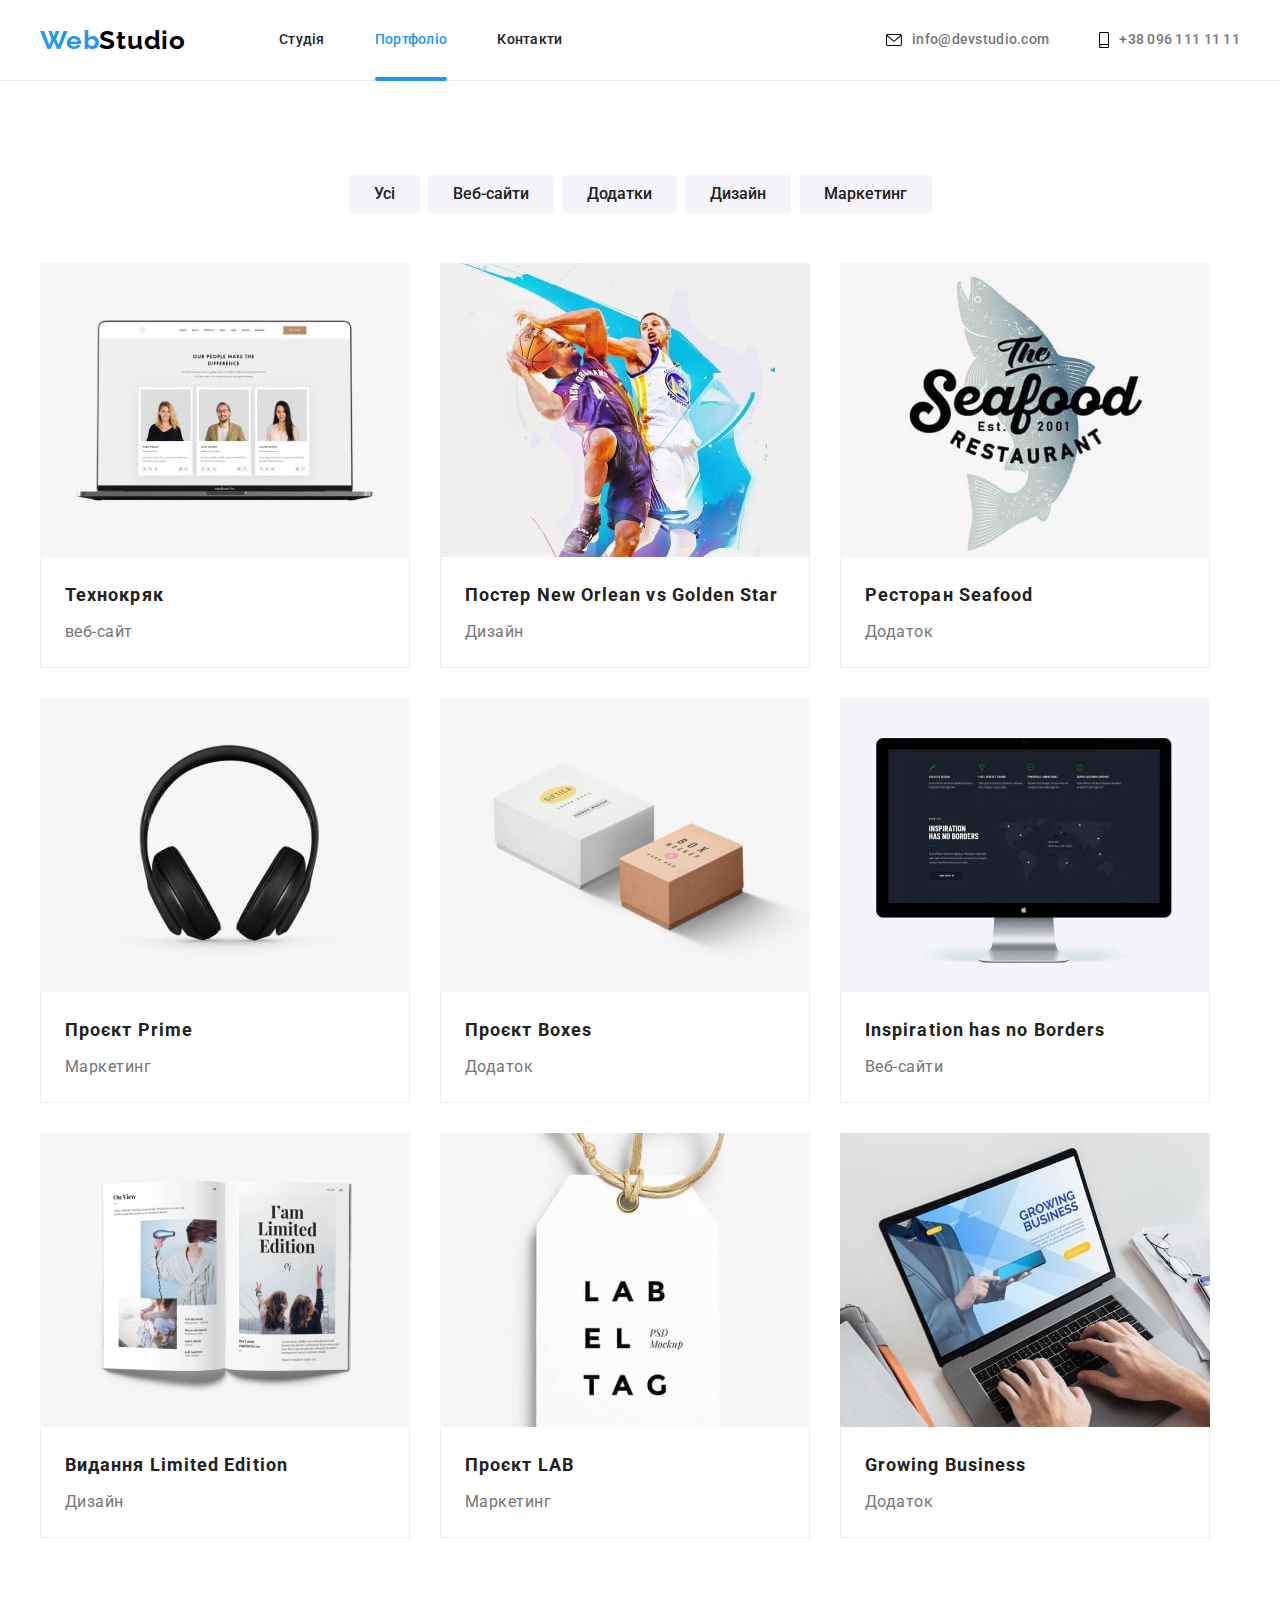
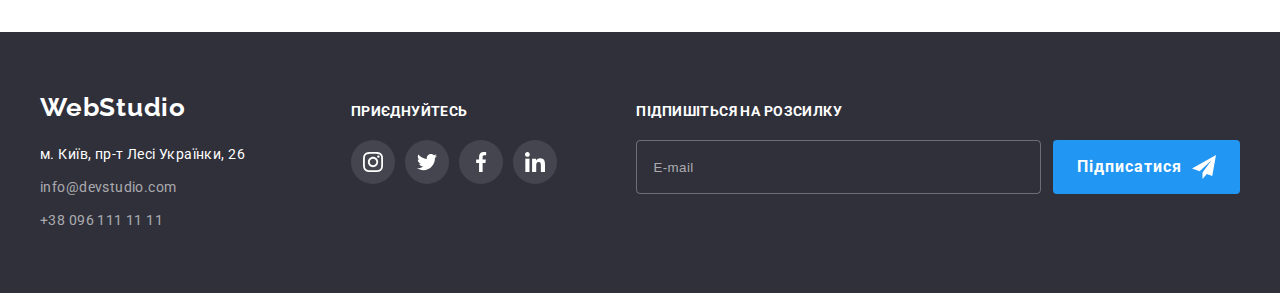
==== commit f9bafe4f: "portfolio footer fix" ====
--- a/portfolio.html
+++ b/portfolio.html
@@ -280,88 +280,86 @@
       </section>
     </main>
     <footer class="footer">
-      <div class="container">
-        <div class="footer-adress-section">
-          <a href="#" class="footer-logo"
-            ><span class="logo-web">Web</span>Studio</a
-          >
+      <div class="container footer__container">
+        <div class="adress-section margin__adress-section">
+          <a href="#" class="adress-section__logo"><span>Web</span>Studio</a>
           <address class="address">
-            <ul class="address-list">
-              <li class="address-item">
+            <ul class="address__list">
+              <li class="address__item">
                 <a
                   href="https://goo.gl/maps/hwoyvG3h6WkW7fARA"
                   target="_blank"
                   rel="noopener noreferrer nofolow"
-                  class="map-link"
+                  class="address__map-link"
                 >
                   м. Київ, пр-т Лесі Українки, 26
                 </a>
               </li>
-              <li class="address-item">
-                <a href="mailto:info@devstudio.com" class="address-link"
+              <li class="address__item">
+                <a href="mailto:info@devstudio.com" class="address__link"
                   >info@devstudio.com</a
                 >
               </li>
-              <li class="address-item">
-                <a href="tel:+380961111111" class="address-link"
+              <li class="address__item">
+                <a href="tel:+380961111111" class="address__link"
                   >+38 096 111 11 11</a
                 >
               </li>
             </ul>
           </address>
         </div>
-        <div class="footer-soc-section">
-          <p class="footer-soc-description">приєднуйтесь</p>
-          <ul class="footer-soc-list">
-            <li class="footer-soc-list-item">
-              <a
-                class="footer-soc-link"
+        <div class="soc-section margin__soc-section">
+          <p class="soc-section__description">приєднуйтесь</p>
+          <ul class="social social__list">
+            <li class="social__item">
+              <a
+                class="social__link"
                 href="https://www.instagram.com/"
                 target="_blank"
                 rel="noopener noreferrer nofolow"
-                ><svg class="footer-soc-icon" width="20" height="20">
+                ><svg width="20" height="20">
                   <use
                     href="./images/symbol-defs.svg#icon-instagram"
                   ></use></svg
               ></a>
             </li>
-            <li class="footer-soc-list-item">
-              <a
-                class="footer-soc-link"
+            <li class="social__item">
+              <a
+                class="social__link"
                 href="https://twitter.com/?lang=uk"
                 target="_blank"
                 rel="noopener noreferrer nofolow"
-                ><svg class="footer-soc-icon" width="20" height="20">
+                ><svg width="20" height="20">
                   <use href="./images/symbol-defs.svg#icon-twitter"></use></svg
               ></a>
             </li>
-            <li class="footer-soc-list-item">
-              <a
-                class="footer-soc-link"
+            <li class="social__item">
+              <a
+                class="social__link"
                 href="https://www.facebook.com/"
                 target="_blank"
                 rel="noopener noreferrer nofolow"
-                ><svg class="footer-soc-icon" width="20" height="20">
+                ><svg width="20" height="20">
                   <use href="./images/symbol-defs.svg#icon-facebook"></use></svg
               ></a>
             </li>
-            <li class="footer-soc-list-item">
-              <a
-                class="footer-soc-link"
+            <li class="social__item">
+              <a
+                class="social__link"
                 href="https://www.linkedin.com/"
                 target="_blank"
                 rel="noopener noreferrer nofolow"
-                ><svg class="footer-soc-icon" width="20" height="20">
+                ><svg width="20" height="20">
                   <use href="./images/symbol-defs.svg#icon-linkedin"></use></svg
               ></a>
             </li>
           </ul>
         </div>
-        <div class="foter-sub-section">
-          <p class="footer-sub-description">Підпишіться на розсилку</p>
-          <div class="footer-sub-form">
-            <input class="footer-sub-input" type="text" placeholder="E-mail" />
-            <button class="button subscribe">
+        <div class="sub-section">
+          <p class="sub-section__description">Підпишіться на розсилку</p>
+          <div class="sub-form position__sub-form">
+            <input class="sub-form__input" type="text" placeholder="E-mail" />
+            <button class="button sub-form__button">
               Підписатися
               <svg width="24" height="24">
                 <use href="./images/symbol-defs.svg#icon-plain"></use>
--- a/css/main.min.css
+++ b/css/main.min.css
@@ -1 +1 @@
-:root{--title-text-color: #212121;--paragraph-text-color: #757575;--secondary-text-color: #ffffff;--accent-color: #2196f3;--hover-focus-color: #188ce8;--background-main-color: #ffffff;--background-footer-color: #2f303a;--background-secondary-color: #f5f4fa;--border-item-color: #eeeeee;--secondary-icon-color: #afb1b8;--main-font: "Roboto"}p,h1,h2,h3,h4,h5,h6{margin:0}ul,ol{margin:0;padding-left:0}address{font-style:normal}img{display:block;max-width:100%;height:auto}body{margin:0;background:var(--background-main-color);color:var(--title-text-color);font-family:var(--main-font),sans-serif}.container{margin:0 auto;width:1200px;padding-left:15px;padding-right:15px}.list{display:flex;align-items:center;list-style:none}.button{padding:10px 32px;border-radius:4px;border:0px;font-family:inherit;font-weight:700;font-size:16px;line-height:1.88;letter-spacing:.06em;color:var(--secondary-text-color);background-color:var(--accent-color);cursor:pointer;transition-property:background-color;transition-duration:250ms;transition-timing-function:cubic-bezier(0.4, 0, 0.2, 1)}.button:hover,.button:focus{background-color:var(--hover-focus-color)}.button-secondary{padding:6px 25px;border-radius:4px;border:0px;font-family:inherit;font-weight:500;font-size:16px;line-height:1.62;color:var(--title-text-color);background-color:var(--background-secondary-color);cursor:pointer;outline:none;transition-property:color,background-color,box-shadow;transition-duration:250ms;transition-timing-function:cubic-bezier(0.4, 0, 0.2, 1)}.button-secondary:hover,.button-secondary:focus{color:var(--secondary-text-color);background-color:var(--accent-color);box-shadow:0px 3px 1px rgba(0,0,0,.1),0px 1px 2px rgba(0,0,0,.08),0px 2px 2px rgba(0,0,0,.12)}.modal{padding:10px 52px}.subscribe{padding:10px 24px;display:flex;align-items:center;gap:10px;fill:var(--background-main-color)}.backdrop{width:100%;height:100%;background-color:rgba(0,0,0,.2);position:fixed;top:0;transition-property:opacity,visibility;transition-duration:250ms;transition-timing-function:cubic-bezier(0.4, 0, 0.2, 1)}.modal-window{width:528px;min-height:581px;background-color:var(--background-main-color);border-radius:4px;position:absolute;top:50%;left:50%;padding:40px;transform:translate(-50%, -50%) scale(1);transition-property:transform,border-radius;transition-duration:250ms;transition-timing-function:cubic-bezier(0.4, 0, 0.2, 1)}.backdrop.is-hidden .modal-window{transform:translate(-50%, -50%) scale(0);border-radius:50%}.close-modal{width:30px;height:30px;border-radius:50%;border:1px solid rgba(0,0,0,.1);background-color:rgba(0,0,0,0);cursor:pointer;display:flex;align-items:center;justify-content:center;position:absolute;right:8px;top:8px;outline:0;transition-property:background-color,fill;transition-duration:250ms;transition-timing-function:cubic-bezier(0.4, 0, 0.2, 1)}.close-modal:hover,.close-modal:focus{background-color:var(--accent-color);fill:var(--background-main-color)}.is-hidden{opacity:0;visibility:hidden;pointer-events:none}.modal-title{font-weight:700;font-size:20px;line-height:1.15;text-align:center;letter-spacing:.03em;margin-bottom:12px}.modal-input{width:100%;height:40px;padding-left:42px;border:1px solid rgba(33,33,33,.2);border-radius:4px;font-size:12px;line-height:14px;letter-spacing:1.16;outline:rgba(0,0,0,0);transition-property:border-color;transition-duration:250ms;transition-timing-function:cubic-bezier(0.4, 0, 0.2, 1)}.modal-input:focus,.modal-input:hover{border-color:var(--accent-color)}.modal-icon{position:absolute;left:12px;top:50%;transform:translateY(-50%)}.modal-input:focus+.modal-icon,.modal-input:hover+.modal-icon{fill:var(--accent-color)}.modal-textarea{width:100%;height:120px;padding:12px 16px;border:1px solid rgba(33,33,33,.2);border-radius:4px;resize:none;font-size:12px;line-height:14px;letter-spacing:1.16;outline:rgba(0,0,0,0);transition-property:border-color;transition-duration:250ms;transition-timing-function:cubic-bezier(0.4, 0, 0.2, 1)}.modal-textarea:focus,.modal-textarea:hover{border-color:var(--accent-color)}.modal-textarea::-moz-placeholder{font-size:12px;line-height:14px;letter-spacing:1.16;color:rgba(117,117,117,.5)}.modal-textarea:-ms-input-placeholder{font-size:12px;line-height:14px;letter-spacing:1.16;color:rgba(117,117,117,.5)}.modal-textarea::placeholder{font-size:12px;line-height:14px;letter-spacing:1.16;color:rgba(117,117,117,.5)}.modal-textarea-wrap{margin-bottom:20px}.modal-lable{font-size:12px;line-height:1.16;letter-spacing:.01em;color:var(--paragraph-text-color)}.modal-field{margin-bottom:10px}.input-wrap{position:relative;display:flex;align-items:center}.modal-conditions-wrap{display:flex;margin-bottom:30px;align-items:center;justify-content:center}.form-conditions{font-size:14px;line-height:1.71;letter-spacing:.03em;color:var(--paragraph-text-color);display:flex;align-items:center;gap:8px}.form-conditions span{width:16px;height:15px;border:2px solid var(--title-text-color);border-radius:2px;display:flex;align-items:center;justify-content:center;fill:rgba(0,0,0,0)}.input-check:checked+.form-conditions span{fill:var(--background-main-color);background-color:var(--accent-color);border-color:rgba(0,0,0,0)}.input-check:focus+.form-conditions span{border-color:var(--accent-color)}.form-conditions-link{font-size:14px;line-height:1.71;letter-spacing:.03em;color:var(--accent-color);margin-left:5px}.modal-button-wrap{text-align:center}.header{background:var(--background-main-color);border-bottom:1px solid #ececec}.header__container{display:flex;justify-content:space-between}.header__navigation{display:flex;align-items:center}.logo{font-family:"Raleway";font-weight:700;font-size:26px;line-height:1.19;text-decoration:none;letter-spacing:.03em;color:#000}.header__logo{margin-right:93px}.logo__web{color:var(--accent-color)}.menu{gap:50px}.menu__link{display:block;padding-top:32px;padding-bottom:32px;font-weight:500;font-size:14px;line-height:1.14;letter-spacing:.02em;text-decoration:none;color:var(--title-text-color);outline:0;position:relative;transition-property:color;transition-duration:250ms;transition-timing-function:cubic-bezier(0.4, 0, 0.2, 1)}.menu__link:hover,.menu__link:focus{color:var(--accent-color)}.menu__link::before{content:"";width:100%;height:4px;border-radius:2px;background-color:var(--accent-color);position:absolute;bottom:-1px;transform:scaleX(0);opacity:0;transition-property:transform,opacity;transition-duration:250ms;transition-timing-function:cubic-bezier(0.4, 0, 0.2, 1)}.menu__link:hover::before,.menu__link:focus::before{transform:scaleX(1);opacity:1}.menu__link.active{color:var(--accent-color)}.active::before{transform:scaleX(1);opacity:1}.contact{gap:50px}.contact__link{display:flex;align-items:center;gap:10px;padding-top:32px;padding-bottom:32px;font-weight:500;font-size:14px;line-height:1.14;letter-spacing:.02em;color:var(--paragraph-text-color);text-decoration:none;outline:0;transition-property:color;transition-duration:250ms;transition-timing-function:cubic-bezier(0.4, 0, 0.2, 1)}.contact__link:hover,.contact__link:focus{color:var(--accent-color)}.contacts__icon{fill:currentColor;transition-property:fill;transition-duration:250ms;transition-timing-function:cubic-bezier(0.4, 0, 0.2, 1)}.hero{padding-top:200px;padding-bottom:200px;text-align:center;background-color:var(--background-footer-color);background-image:linear-gradient(rgba(47, 48, 58, 0.4), rgba(47, 48, 58, 0.4)),url(../images/hero-background.jpg);background-repeat:no-repeat;background-position:center;background-size:cover;max-width:1600px}.margin__hero{margin:0 auto}.hero-title{margin-bottom:30px;margin-left:auto;margin-right:auto;width:696px;font-weight:900;font-size:44px;line-height:1.36;letter-spacing:.06em;text-transform:uppercase;color:var(--secondary-text-color)}.benefits{padding-top:94px;padding-bottom:94px}.visualy-hidden{position:absolute;white-space:nowrap;width:1px;height:1px;overflow:hidden;border:0;padding:0;clip:rect(0 0 0 0);-webkit-clip-path:inset(50%);clip-path:inset(50%);margin:-1px}.benefits-list{display:flex;gap:30px;list-style:none}.benefits-item{width:270px}.benefits-item:nth-child(1)::before{content:"";display:block;width:270px;height:120px;border-radius:4px;background-image:url(../images/sputnik.svg);background-color:var(--background-secondary-color);background-repeat:no-repeat;background-position:center;margin-bottom:30px}.benefits-item:nth-child(2)::before{content:"";display:block;width:270px;height:120px;border-radius:4px;background-image:url(../images/clock.svg);background-color:var(--background-secondary-color);background-repeat:no-repeat;background-position:center;margin-bottom:30px}.benefits-item:nth-child(3)::before{content:"";display:block;width:270px;height:120px;border-radius:4px;background-image:url(../images/diagram.svg);background-color:var(--background-secondary-color);background-repeat:no-repeat;background-position:center;margin-bottom:30px}.benefits-item:nth-child(4)::before{content:"";display:block;width:270px;height:120px;border-radius:4px;background-image:url(../images/astronaut.svg);background-color:var(--background-secondary-color);background-repeat:no-repeat;background-position:center;margin-bottom:30px}.benefits-title{margin-bottom:10px;font-weight:700;font-size:14px;line-height:1.14;text-transform:uppercase}.benefits-description{font-size:14px;line-height:1.71;color:var(--paragraph-text-color)}.projects{padding-top:0px;padding-bottom:94px}.projects-title{margin-bottom:50px;font-weight:700;font-size:36px;line-height:1.16;text-align:center;letter-spacing:.03em}.projects-list{display:flex;gap:30px;list-style:none}.projects-item{position:relative}.projects-description{font-weight:700;font-size:14px;line-height:1.14;letter-spacing:.03em;text-align:center;text-transform:uppercase;color:var(--secondary-text-color);position:absolute;bottom:0;width:100%;height:70px;display:flex;align-items:center;justify-content:center;background-image:linear-gradient(rgba(47, 48, 58, 0.8), rgba(47, 48, 58, 0.8))}.team{padding-top:94px;padding-bottom:94px;background-color:var(--background-secondary-color)}.team-title{margin-bottom:50px;font-weight:700;font-size:36px;line-height:1.16;text-align:center;letter-spacing:.03em}.team-list{display:flex;gap:30px;list-style:none}.team-item{border-radius:0px 0px 4px 4px;box-shadow:0px 1px 3px rgba(0,0,0,.12),0px 1px 1px rgba(0,0,0,.14),0px 2px 1px rgba(0,0,0,.2);text-align:center;width:270px;background-color:var(--background-main-color)}.team-item>div{padding-top:30px;padding-bottom:30px}.team-member{margin-bottom:10px;font-weight:500;font-size:16px;line-height:1.19;letter-spacing:.03em}.team-member-description{line-height:1.19;letter-spacing:.03em;margin-bottom:16px;color:var(--paragraph-text-color)}.team-soc-list{display:flex;justify-content:center;gap:10px;list-style:none}.team-soc-list-item{width:44px;height:44px}.team-soc-link{width:100%;height:100%;display:flex;justify-content:center;align-items:center;border-radius:50%;fill:var(--secondary-icon-color);outline:0;transition-property:fill,background-color;transition-duration:250ms;transition-timing-function:cubic-bezier(0.4, 0, 0.2, 1)}.team-soc-link:focus,.team-soc-link:hover{background-color:var(--accent-color);fill:#fff}.clients{padding-top:94px;padding-bottom:94px}.clients-title{margin-bottom:50px;font-weight:700;font-size:36px;line-height:1.16;text-align:center;letter-spacing:.03em}.clients-list{display:flex;gap:30px;list-style:none}.clients-item{width:170px;height:92px}.clients-link{display:flex;width:100%;height:100%;border:1px solid var(--secondary-icon-color);border-radius:4px;align-items:center;justify-content:center;transition-property:border;transition-duration:250ms;transition-timing-function:cubic-bezier(0.4, 0, 0.2, 1);outline:0}.clients-link:hover,.clients-link:focus{border:1px solid var(--hover-focus-color)}.clients-icon{fill:var(--secondary-icon-color);transition-property:fill;transition-duration:250ms;transition-timing-function:cubic-bezier(0.4, 0, 0.2, 1)}.clients-link:hover .clients-icon,.clients-link:focus .clients-icon{fill:var(--hover-focus-color)}.footer{padding:60px 0px;background-color:var(--background-footer-color)}.footer__container{display:flex;align-items:baseline}.footer-adress-section{margin-right:auto}.footer-logo{display:inline-block;margin-bottom:20px;font-family:"Raleway";font-weight:700;font-size:26px;line-height:1.19;text-decoration:none;letter-spacing:.03em;color:var(--secondary-text-color);text-decoration:none}.address{width:231px;font-style:normal}.address-list{list-style:none}.address-item:not(:last-child){margin-bottom:9px}.map-link{font-size:14px;line-height:1.71;letter-spacing:.03em;color:var(--secondary-text-color);text-decoration:none;transition-property:color;transition-duration:250ms;transition-timing-function:cubic-bezier(0.4, 0, 0.2, 1)}.map-link:hover,.map-link:focus{color:var(--accent-color)}.address-link{font-size:14px;line-height:1.71;letter-spacing:.03em;color:rgba(255,255,255,.6);text-decoration:none;transition-property:color;transition-duration:250ms;transition-timing-function:cubic-bezier(0.4, 0, 0.2, 1)}.address-link:hover,.address-link:focus{color:var(--accent-color)}.footer-soc-section{margin-right:auto}.footer-soc-description{margin-bottom:20px;font-weight:700;font-size:14px;line-height:1.14;letter-spacing:.03em;text-transform:uppercase;color:var(--secondary-text-color)}.footer-soc-list{display:flex;gap:10px;list-style:none}.footer-soc-list-item{width:44px;height:44px}.footer-soc-link{display:flex;justify-content:center;align-items:center;border-radius:50%;background-color:rgba(255,255,255,.1);width:100%;height:100%;fill:#fff;outline:0;transition-property:background-color;transition-duration:250ms;transition-timing-function:cubic-bezier(0.4, 0, 0.2, 1)}.footer-soc-link:hover,.footer-soc-link:focus{background-color:var(--hover-focus-color);border-radius:50%}.footer-sub-description{margin-bottom:20px;font-weight:700;font-size:14px;line-height:1.14;letter-spacing:.03em;text-transform:uppercase;color:var(--secondary-text-color)}.footer-sub-form{display:flex;gap:12px}.footer-sub-input{color:var(--secondary-text-color);line-height:1.25;letter-spacing:.03em;width:385px;height:50px;border:1px solid rgba(255,255,255,.3);border-radius:4px;background-color:rgba(0,0,0,0);padding-left:16px;outline:none;transition-property:border-color;transition-duration:250ms;transition-timing-function:cubic-bezier(0.4, 0, 0.2, 1)}.footer-sub-input::-moz-placeholder{line-height:1.25;letter-spacing:.03em;color:rgba(255,255,255,.6)}.footer-sub-input:-ms-input-placeholder{line-height:1.25;letter-spacing:.03em;color:rgba(255,255,255,.6)}.footer-sub-input::placeholder{line-height:1.25;letter-spacing:.03em;color:rgba(255,255,255,.6)}.footer-sub-input:hover,.footer-sub-input:focus{border-color:var(--accent-color)}.portfolio{padding-top:94px;padding-bottom:94px}.filter-buttons{display:flex;gap:8px;justify-content:center;text-align:center;margin-bottom:50px;list-style:none}.portfolio-list{display:flex;flex-wrap:wrap;gap:30px;list-style:none}.portfolio-item{width:370px}.portfolio-link{display:block;text-decoration:none;outline:0;transition-property:box-shadow;transition-duration:250ms;transition-timing-function:cubic-bezier(0.4, 0, 0.2, 1)}.portfolio-link:hover,.portfolio-link:focus{box-shadow:0px 1px 1px rgba(0,0,0,.12),0px 4px 4px rgba(0,0,0,.06),1px 4px 6px rgba(0,0,0,.16)}.portfolio-link:hover .overlay,.portfolio-link:focus .overlay{transform:translate(0)}.portfolio-item-border{padding:20px 24px;border-right:1px solid var(--border-item-color);border-bottom:1px solid var(--border-item-color);border-left:1px solid var(--border-item-color)}.portfolio-title{margin-bottom:4px;font-size:18px;line-height:2;letter-spacing:.06em;color:var(--title-text-color)}.portfolio-description{line-height:1.88;letter-spacing:.03em;color:var(--paragraph-text-color)}.portfolio-animation-box{position:relative;overflow:hidden}.overlay{display:flex;position:absolute;top:0;height:100%;padding:63px 24px;overflow:auto;font-size:18px;line-height:1.56;letter-spacing:.03em;color:var(--secondary-text-color);background-color:rgba(33,150,243,.9);transform:translateY(101%);transition-property:transform;transition-duration:250ms;transition-timing-function:cubic-bezier(0.4, 0, 0.2, 1)}/*# sourceMappingURL=main.min.css.map */+:root{--title-text-color: #212121;--paragraph-text-color: #757575;--secondary-text-color: #ffffff;--accent-color: #2196f3;--hover-focus-color: #188ce8;--background-main-color: #ffffff;--background-footer-color: #2f303a;--background-secondary-color: #f5f4fa;--border-item-color: #eeeeee;--secondary-icon-color: #afb1b8;--main-font: "Roboto"}p,h1,h2,h3,h4,h5,h6{margin:0}ul,ol{margin:0;padding-left:0}address{font-style:normal}img{display:block;max-width:100%;height:auto}body{margin:0;background:var(--background-main-color);color:var(--title-text-color);font-family:var(--main-font),sans-serif}.container{margin:0 auto;width:1200px;padding-left:15px;padding-right:15px}.list{display:flex;align-items:center;list-style:none}.button{padding:10px 32px;border-radius:4px;border:0px;font-family:inherit;font-weight:700;font-size:16px;line-height:1.88;letter-spacing:.06em;color:var(--secondary-text-color);background-color:var(--accent-color);cursor:pointer;transition-property:background-color;transition-duration:250ms;transition-timing-function:cubic-bezier(0.4, 0, 0.2, 1)}.button:hover,.button:focus{background-color:var(--hover-focus-color)}.button-secondary{padding:6px 25px;border-radius:4px;border:0px;font-family:inherit;font-weight:500;font-size:16px;line-height:1.62;color:var(--title-text-color);background-color:var(--background-secondary-color);cursor:pointer;outline:none;transition-property:color,background-color,box-shadow;transition-duration:250ms;transition-timing-function:cubic-bezier(0.4, 0, 0.2, 1)}.button-secondary:hover,.button-secondary:focus{color:var(--secondary-text-color);background-color:var(--accent-color);box-shadow:0px 3px 1px rgba(0,0,0,.1),0px 1px 2px rgba(0,0,0,.08),0px 2px 2px rgba(0,0,0,.12)}.modal{padding:10px 52px}.sub-form__button{padding:10px 24px;display:flex;align-items:center;gap:10px;fill:var(--background-main-color)}.backdrop{width:100%;height:100%;background-color:rgba(0,0,0,.2);position:fixed;top:0;transition-property:opacity,visibility;transition-duration:250ms;transition-timing-function:cubic-bezier(0.4, 0, 0.2, 1)}.modal-window{width:528px;min-height:581px;background-color:var(--background-main-color);border-radius:4px;position:absolute;top:50%;left:50%;padding:40px;transform:translate(-50%, -50%) scale(1);transition-property:transform,border-radius;transition-duration:250ms;transition-timing-function:cubic-bezier(0.4, 0, 0.2, 1)}.backdrop.is-hidden .modal-window{transform:translate(-50%, -50%) scale(0);border-radius:50%}.close-modal{width:30px;height:30px;border-radius:50%;border:1px solid rgba(0,0,0,.1);background-color:rgba(0,0,0,0);cursor:pointer;display:flex;align-items:center;justify-content:center;position:absolute;right:8px;top:8px;outline:0;transition-property:background-color,fill;transition-duration:250ms;transition-timing-function:cubic-bezier(0.4, 0, 0.2, 1)}.close-modal:hover,.close-modal:focus{background-color:var(--accent-color);fill:var(--background-main-color)}.is-hidden{opacity:0;visibility:hidden;pointer-events:none}.modal-title{font-weight:700;font-size:20px;line-height:1.15;text-align:center;letter-spacing:.03em;margin-bottom:12px}.modal-input{width:100%;height:40px;padding-left:42px;border:1px solid rgba(33,33,33,.2);border-radius:4px;font-size:12px;line-height:14px;letter-spacing:1.16;outline:rgba(0,0,0,0);transition-property:border-color;transition-duration:250ms;transition-timing-function:cubic-bezier(0.4, 0, 0.2, 1)}.modal-input:focus,.modal-input:hover{border-color:var(--accent-color)}.modal-icon{position:absolute;left:12px;top:50%;transform:translateY(-50%)}.modal-input:focus+.modal-icon,.modal-input:hover+.modal-icon{fill:var(--accent-color)}.modal-textarea{width:100%;height:120px;padding:12px 16px;border:1px solid rgba(33,33,33,.2);border-radius:4px;resize:none;font-size:12px;line-height:14px;letter-spacing:1.16;outline:rgba(0,0,0,0);transition-property:border-color;transition-duration:250ms;transition-timing-function:cubic-bezier(0.4, 0, 0.2, 1)}.modal-textarea:focus,.modal-textarea:hover{border-color:var(--accent-color)}.modal-textarea::-moz-placeholder{font-size:12px;line-height:14px;letter-spacing:1.16;color:rgba(117,117,117,.5)}.modal-textarea:-ms-input-placeholder{font-size:12px;line-height:14px;letter-spacing:1.16;color:rgba(117,117,117,.5)}.modal-textarea::placeholder{font-size:12px;line-height:14px;letter-spacing:1.16;color:rgba(117,117,117,.5)}.modal-textarea-wrap{margin-bottom:20px}.modal-lable{font-size:12px;line-height:1.16;letter-spacing:.01em;color:var(--paragraph-text-color)}.modal-field{margin-bottom:10px}.input-wrap{position:relative;display:flex;align-items:center}.modal-conditions-wrap{display:flex;margin-bottom:30px;align-items:center;justify-content:center}.form-conditions{font-size:14px;line-height:1.71;letter-spacing:.03em;color:var(--paragraph-text-color);display:flex;align-items:center;gap:8px}.form-conditions span{width:16px;height:15px;border:2px solid var(--title-text-color);border-radius:2px;display:flex;align-items:center;justify-content:center;fill:rgba(0,0,0,0)}.input-check:checked+.form-conditions span{fill:var(--background-main-color);background-color:var(--accent-color);border-color:rgba(0,0,0,0)}.input-check:focus+.form-conditions span{border-color:var(--accent-color)}.form-conditions-link{font-size:14px;line-height:1.71;letter-spacing:.03em;color:var(--accent-color);margin-left:5px}.modal-button-wrap{text-align:center}.header{background:var(--background-main-color);border-bottom:1px solid #ececec}.header__container{display:flex;justify-content:space-between}.header__navigation{display:flex;align-items:center}.logo{font-family:"Raleway";font-weight:700;font-size:26px;line-height:1.19;text-decoration:none;letter-spacing:.03em;color:#000}.header__logo{margin-right:93px}.logo__web{color:var(--accent-color)}.menu{gap:50px}.menu__link{display:block;padding-top:32px;padding-bottom:32px;font-weight:500;font-size:14px;line-height:1.14;letter-spacing:.02em;text-decoration:none;color:var(--title-text-color);outline:0;position:relative;transition-property:color;transition-duration:250ms;transition-timing-function:cubic-bezier(0.4, 0, 0.2, 1)}.menu__link:hover,.menu__link:focus{color:var(--accent-color)}.menu__link::before{content:"";width:100%;height:4px;border-radius:2px;background-color:var(--accent-color);position:absolute;bottom:-1px;transform:scaleX(0);opacity:0;transition-property:transform,opacity;transition-duration:250ms;transition-timing-function:cubic-bezier(0.4, 0, 0.2, 1)}.menu__link:hover::before,.menu__link:focus::before{transform:scaleX(1);opacity:1}.menu__link.active{color:var(--accent-color)}.active::before{transform:scaleX(1);opacity:1}.contact{gap:50px}.contact__link{display:flex;align-items:center;gap:10px;padding-top:32px;padding-bottom:32px;font-weight:500;font-size:14px;line-height:1.14;letter-spacing:.02em;color:var(--paragraph-text-color);text-decoration:none;outline:0;transition-property:color;transition-duration:250ms;transition-timing-function:cubic-bezier(0.4, 0, 0.2, 1)}.contact__link:hover,.contact__link:focus{color:var(--accent-color)}.contacts__icon{fill:currentColor;transition-property:fill;transition-duration:250ms;transition-timing-function:cubic-bezier(0.4, 0, 0.2, 1)}.hero{padding-top:200px;padding-bottom:200px;text-align:center;background-color:var(--background-footer-color);background-image:linear-gradient(rgba(47, 48, 58, 0.4), rgba(47, 48, 58, 0.4)),url(../images/hero-background.jpg);background-repeat:no-repeat;background-position:center;background-size:cover;max-width:1600px}.margin__hero{margin:0 auto}.hero-title{margin-bottom:30px;margin-left:auto;margin-right:auto;width:696px;font-weight:900;font-size:44px;line-height:1.36;letter-spacing:.06em;text-transform:uppercase;color:var(--secondary-text-color)}.benefits{padding-top:94px;padding-bottom:94px}.visualy-hidden{position:absolute;white-space:nowrap;width:1px;height:1px;overflow:hidden;border:0;padding:0;clip:rect(0 0 0 0);-webkit-clip-path:inset(50%);clip-path:inset(50%);margin:-1px}.benefits-list{display:flex;gap:30px;list-style:none}.benefits-item{width:270px}.benefits-item:nth-child(1)::before{content:"";display:block;width:270px;height:120px;border-radius:4px;background-image:url(../images/sputnik.svg);background-color:var(--background-secondary-color);background-repeat:no-repeat;background-position:center;margin-bottom:30px}.benefits-item:nth-child(2)::before{content:"";display:block;width:270px;height:120px;border-radius:4px;background-image:url(../images/clock.svg);background-color:var(--background-secondary-color);background-repeat:no-repeat;background-position:center;margin-bottom:30px}.benefits-item:nth-child(3)::before{content:"";display:block;width:270px;height:120px;border-radius:4px;background-image:url(../images/diagram.svg);background-color:var(--background-secondary-color);background-repeat:no-repeat;background-position:center;margin-bottom:30px}.benefits-item:nth-child(4)::before{content:"";display:block;width:270px;height:120px;border-radius:4px;background-image:url(../images/astronaut.svg);background-color:var(--background-secondary-color);background-repeat:no-repeat;background-position:center;margin-bottom:30px}.benefits-title{margin-bottom:10px;font-weight:700;font-size:14px;line-height:1.14;text-transform:uppercase}.benefits-description{font-size:14px;line-height:1.71;color:var(--paragraph-text-color)}.projects{padding-top:0px;padding-bottom:94px}.projects-title{margin-bottom:50px;font-weight:700;font-size:36px;line-height:1.16;text-align:center;letter-spacing:.03em}.projects-list{display:flex;gap:30px;list-style:none}.projects-item{position:relative}.projects-description{font-weight:700;font-size:14px;line-height:1.14;letter-spacing:.03em;text-align:center;text-transform:uppercase;color:var(--secondary-text-color);position:absolute;bottom:0;width:100%;height:70px;display:flex;align-items:center;justify-content:center;background-image:linear-gradient(rgba(47, 48, 58, 0.8), rgba(47, 48, 58, 0.8))}.team{padding-top:94px;padding-bottom:94px;background-color:var(--background-secondary-color)}.team-title{margin-bottom:50px;font-weight:700;font-size:36px;line-height:1.16;text-align:center;letter-spacing:.03em}.team-list{display:flex;gap:30px;list-style:none}.team-item{border-radius:0px 0px 4px 4px;box-shadow:0px 1px 3px rgba(0,0,0,.12),0px 1px 1px rgba(0,0,0,.14),0px 2px 1px rgba(0,0,0,.2);text-align:center;width:270px;background-color:var(--background-main-color)}.team-item>div{padding-top:30px;padding-bottom:30px}.team-member{margin-bottom:10px;font-weight:500;font-size:16px;line-height:1.19;letter-spacing:.03em}.team-member-description{line-height:1.19;letter-spacing:.03em;margin-bottom:16px;color:var(--paragraph-text-color)}.team-soc-list{display:flex;justify-content:center;gap:10px;list-style:none}.team-soc-list-item{width:44px;height:44px}.team-soc-link{width:100%;height:100%;display:flex;justify-content:center;align-items:center;border-radius:50%;fill:var(--secondary-icon-color);outline:0;transition-property:fill,background-color;transition-duration:250ms;transition-timing-function:cubic-bezier(0.4, 0, 0.2, 1)}.team-soc-link:focus,.team-soc-link:hover{background-color:var(--accent-color);fill:#fff}.clients{padding-top:94px;padding-bottom:94px}.clients-title{margin-bottom:50px;font-weight:700;font-size:36px;line-height:1.16;text-align:center;letter-spacing:.03em}.clients-list{display:flex;gap:30px;list-style:none}.clients-item{width:170px;height:92px}.clients-link{display:flex;width:100%;height:100%;border:1px solid var(--secondary-icon-color);border-radius:4px;align-items:center;justify-content:center;transition-property:border;transition-duration:250ms;transition-timing-function:cubic-bezier(0.4, 0, 0.2, 1);outline:0}.clients-link:hover,.clients-link:focus{border:1px solid var(--hover-focus-color)}.clients-icon{fill:var(--secondary-icon-color);transition-property:fill;transition-duration:250ms;transition-timing-function:cubic-bezier(0.4, 0, 0.2, 1)}.clients-link:hover .clients-icon,.clients-link:focus .clients-icon{fill:var(--hover-focus-color)}.footer{padding:60px 0px;background-color:var(--background-footer-color)}.footer__container{display:flex;align-items:baseline}.margin__adress-section{margin-right:auto}.adress-section__logo{display:inline-block;margin-bottom:20px;font-family:"Raleway";font-weight:700;font-size:26px;line-height:1.19;text-decoration:none;letter-spacing:.03em;color:var(--secondary-text-color)}.address{width:231px;font-style:normal}.address__list{list-style:none}.address__item:not(:last-child){margin-bottom:9px}.address__map-link{font-size:14px;line-height:1.71;letter-spacing:.03em;color:var(--secondary-text-color);text-decoration:none;transition-property:color;transition-duration:250ms;transition-timing-function:cubic-bezier(0.4, 0, 0.2, 1)}.address__map-link:hover,.address__map-link:focus{color:var(--accent-color)}.address__link{font-size:14px;line-height:1.71;letter-spacing:.03em;color:rgba(255,255,255,.6);text-decoration:none;transition-property:color;transition-duration:250ms;transition-timing-function:cubic-bezier(0.4, 0, 0.2, 1)}.address__link:hover,.address__link:focus{color:var(--accent-color)}.margin__soc-section{margin-right:auto}.soc-section__description{margin-bottom:20px;font-weight:700;font-size:14px;line-height:1.14;letter-spacing:.03em;text-transform:uppercase;color:var(--secondary-text-color)}.social__list{display:flex;gap:10px;list-style:none}.social__item{width:44px;height:44px}.social__link{display:flex;justify-content:center;align-items:center;border-radius:50%;background-color:rgba(255,255,255,.1);width:100%;height:100%;fill:#fff;outline:0;transition-property:background-color;transition-duration:250ms;transition-timing-function:cubic-bezier(0.4, 0, 0.2, 1)}.social__link:hover,.social__link:focus{background-color:var(--hover-focus-color);border-radius:50%}.sub-section__description{margin-bottom:20px;font-weight:700;font-size:14px;line-height:1.14;letter-spacing:.03em;text-transform:uppercase;color:var(--secondary-text-color)}.position__sub-form{display:flex;gap:12px}.sub-form__input{color:var(--secondary-text-color);line-height:1.25;letter-spacing:.03em;width:385px;height:50px;border:1px solid rgba(255,255,255,.3);border-radius:4px;background-color:rgba(0,0,0,0);padding-left:16px;outline:none;transition-property:border-color;transition-duration:250ms;transition-timing-function:cubic-bezier(0.4, 0, 0.2, 1)}.sub-form__input::-moz-placeholder{line-height:1.25;letter-spacing:.03em;color:rgba(255,255,255,.6)}.sub-form__input:-ms-input-placeholder{line-height:1.25;letter-spacing:.03em;color:rgba(255,255,255,.6)}.sub-form__input::placeholder{line-height:1.25;letter-spacing:.03em;color:rgba(255,255,255,.6)}.sub-form__input:hover,.sub-form__input:focus{border-color:var(--accent-color)}.portfolio{padding-top:94px;padding-bottom:94px}.filter-buttons{display:flex;gap:8px;justify-content:center;text-align:center;margin-bottom:50px;list-style:none}.portfolio-list{display:flex;flex-wrap:wrap;gap:30px;list-style:none}.portfolio-item{width:370px}.portfolio-link{display:block;text-decoration:none;outline:0;transition-property:box-shadow;transition-duration:250ms;transition-timing-function:cubic-bezier(0.4, 0, 0.2, 1)}.portfolio-link:hover,.portfolio-link:focus{box-shadow:0px 1px 1px rgba(0,0,0,.12),0px 4px 4px rgba(0,0,0,.06),1px 4px 6px rgba(0,0,0,.16)}.portfolio-link:hover .overlay,.portfolio-link:focus .overlay{transform:translate(0)}.portfolio-item-border{padding:20px 24px;border-right:1px solid var(--border-item-color);border-bottom:1px solid var(--border-item-color);border-left:1px solid var(--border-item-color)}.portfolio-title{margin-bottom:4px;font-size:18px;line-height:2;letter-spacing:.06em;color:var(--title-text-color)}.portfolio-description{line-height:1.88;letter-spacing:.03em;color:var(--paragraph-text-color)}.portfolio-animation-box{position:relative;overflow:hidden}.overlay{display:flex;position:absolute;top:0;height:100%;padding:63px 24px;overflow:auto;font-size:18px;line-height:1.56;letter-spacing:.03em;color:var(--secondary-text-color);background-color:rgba(33,150,243,.9);transform:translateY(101%);transition-property:transform;transition-duration:250ms;transition-timing-function:cubic-bezier(0.4, 0, 0.2, 1)}/*# sourceMappingURL=main.min.css.map */